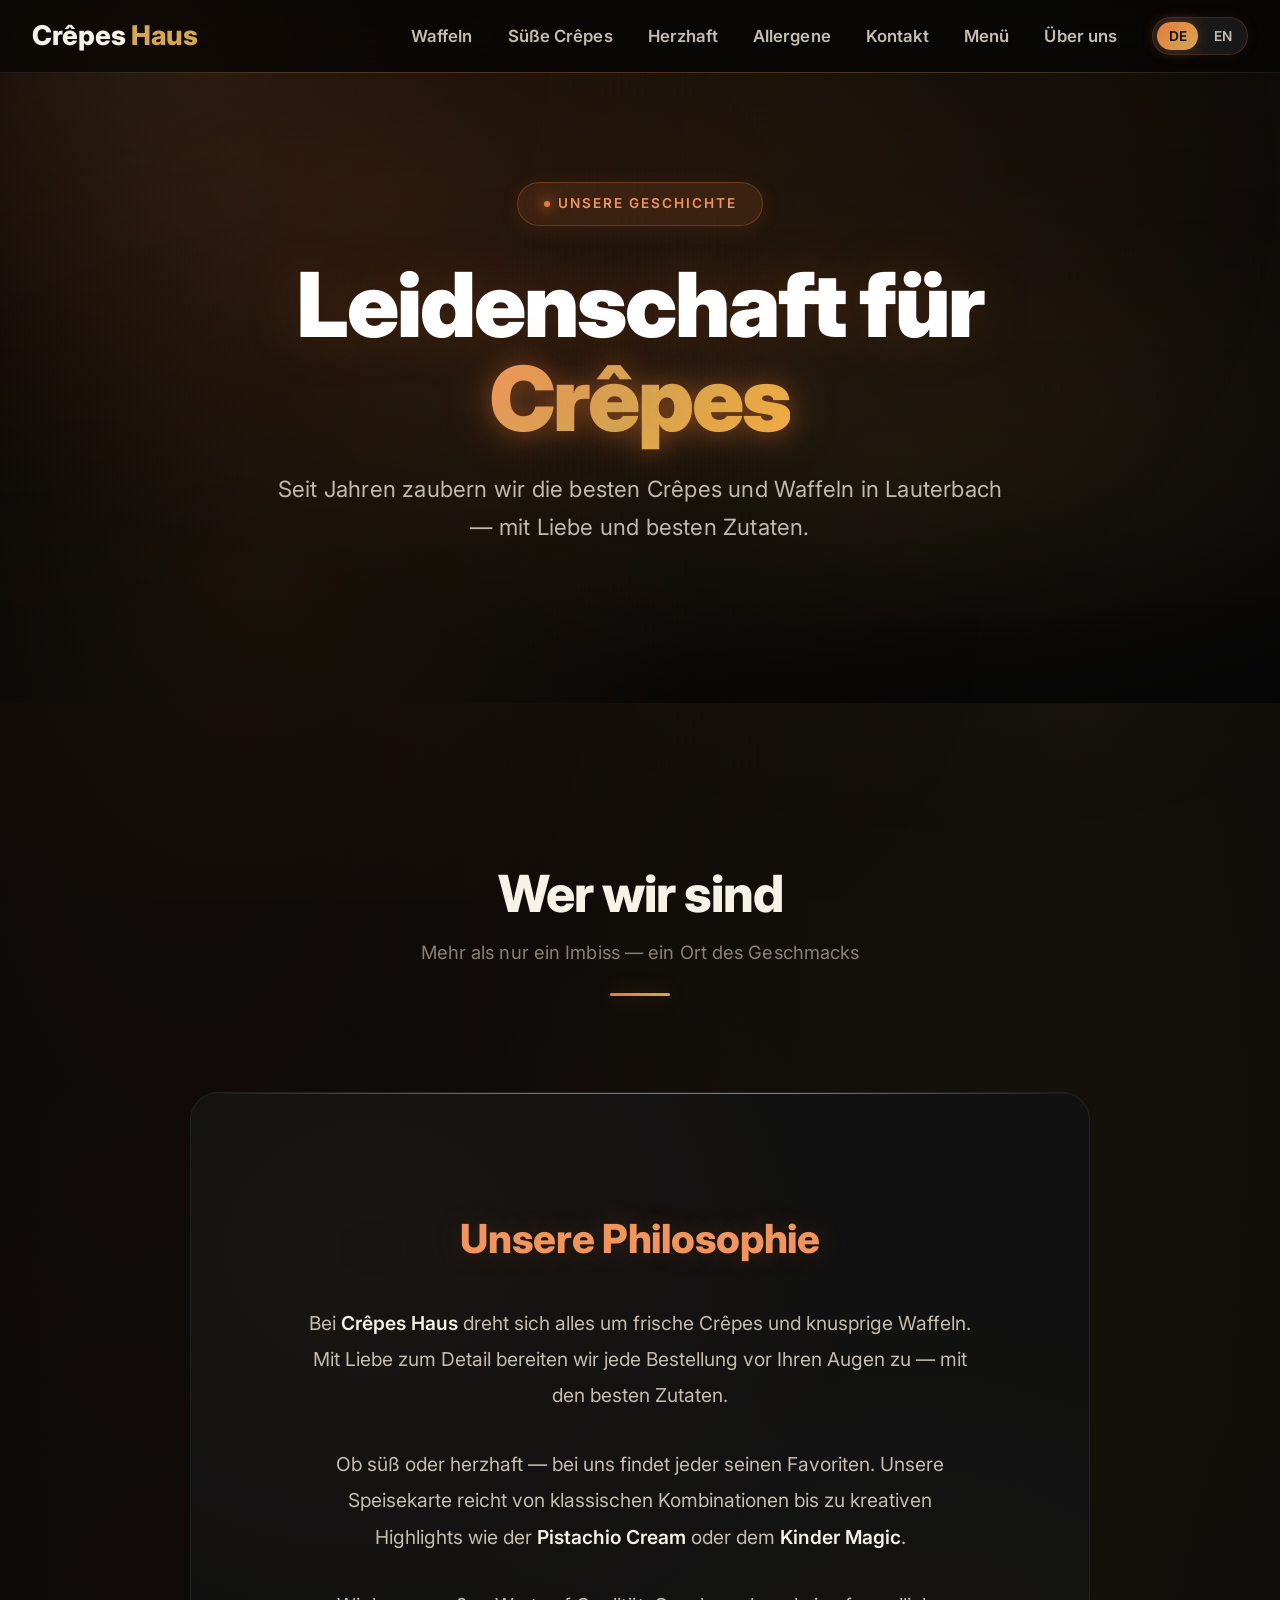
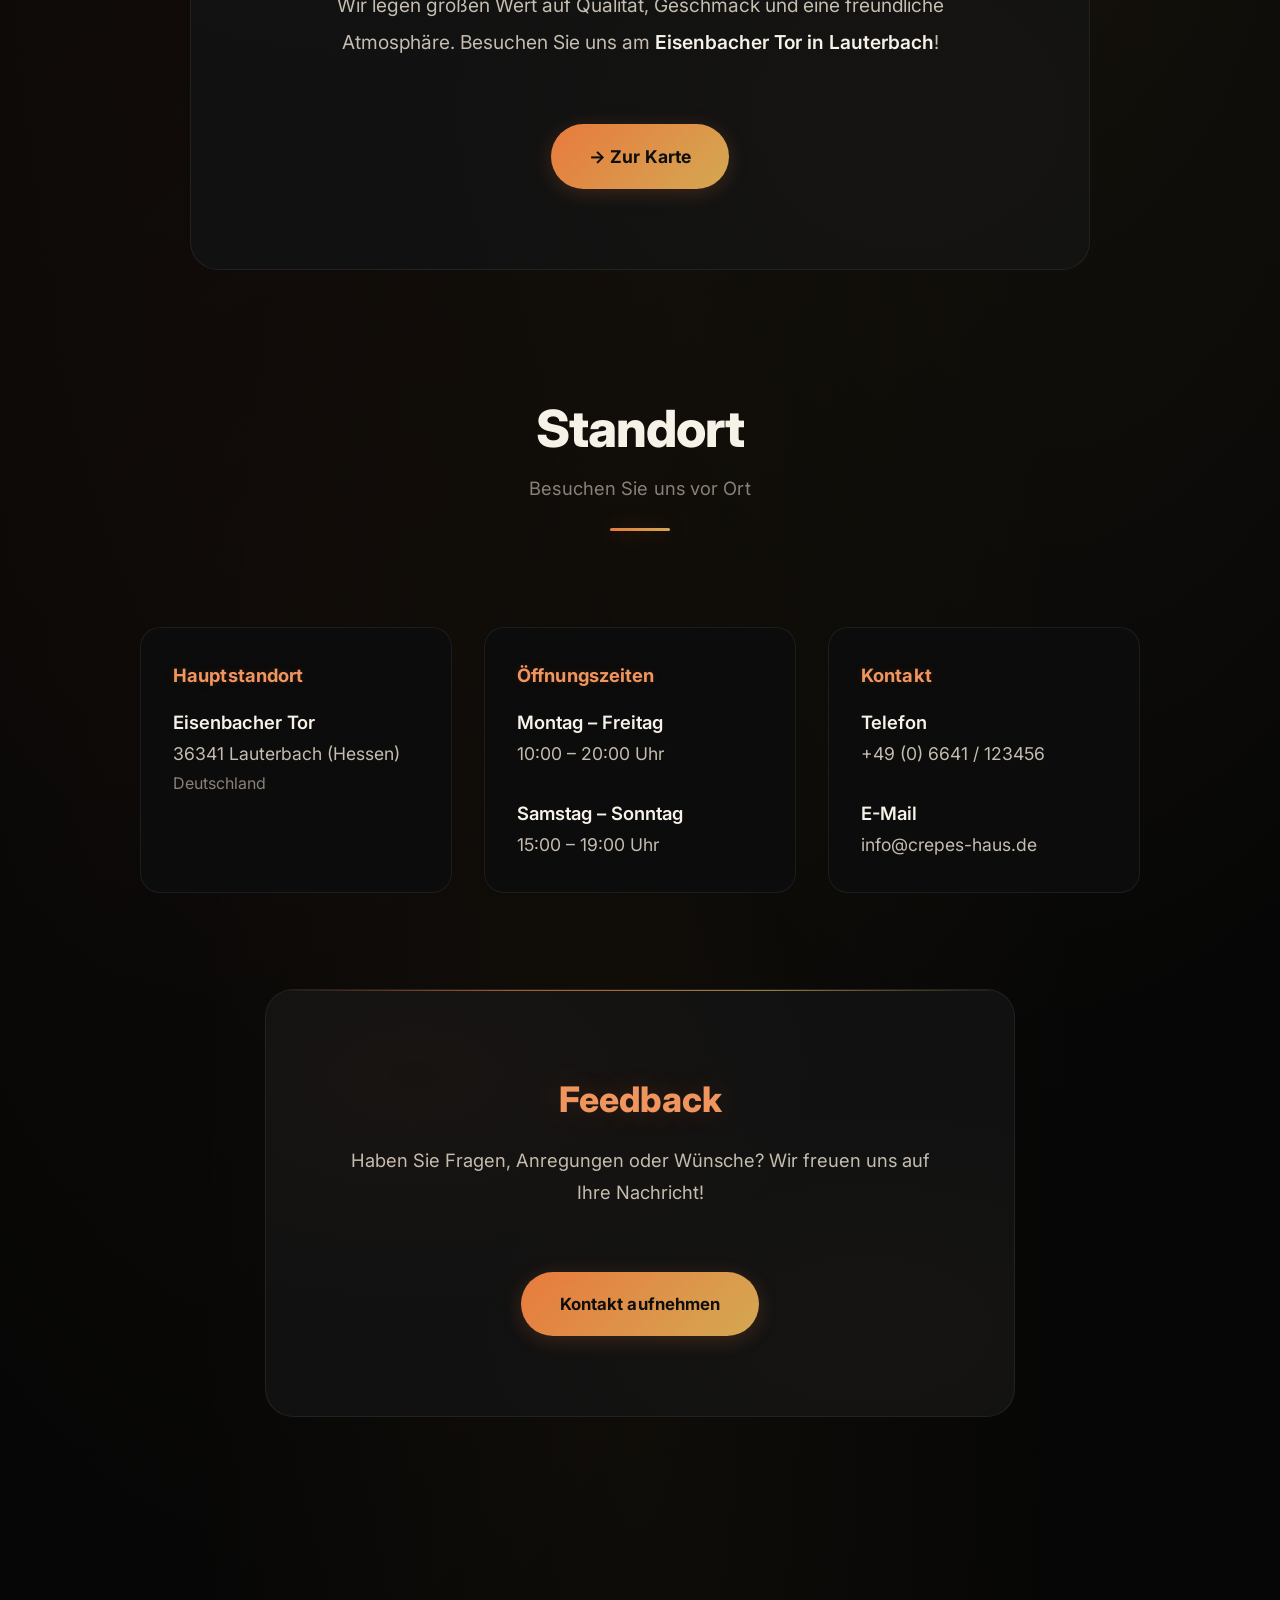
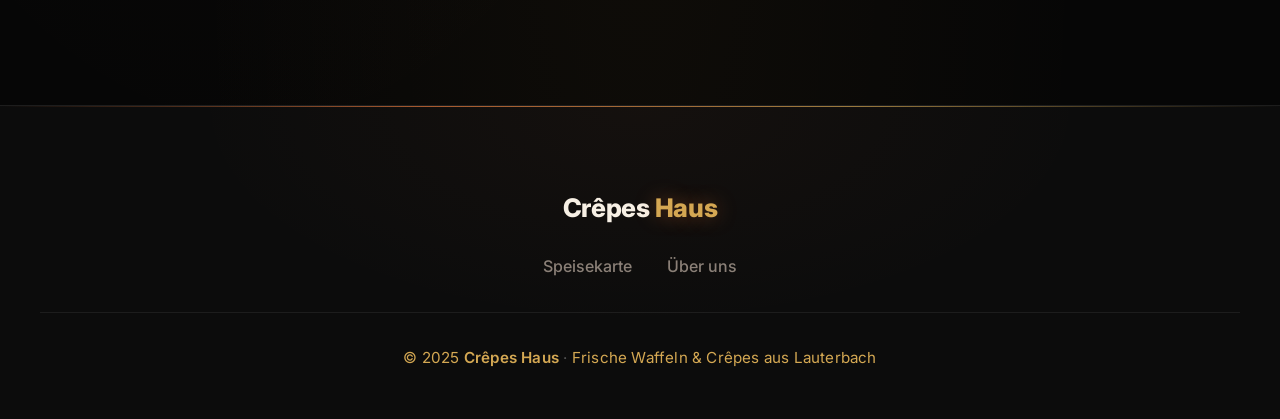
==== about.html @ 82592cec "Add files via upload" ====
<!DOCTYPE html>
<html lang="de">
<head>
  <meta charset="UTF-8">
  <meta name="viewport" content="width=device-width, initial-scale=1.0">
  <title data-i18n="page_title">Über uns · Crêpes Haus</title>
  <link rel="stylesheet" href="styles.css">
</head>
<body>

<div class="ambient-orb" style="top: -300px; left: -200px;"></div>

<!-- ========== NAVBAR ========== -->
<nav class="navbar">
  <div class="navbar-inner">
    <a href="index.html" class="logo">
      Crêpes <span style="color: var(--gold);">Haus</span>
    </a>
    <button class="hamburger" id="hamburger" aria-label="Menu">
      <span></span><span></span><span></span>
    </button>
    <ul class="nav-links" id="navLinks">
      <li><a href="index.html#waffeln" data-i18n="nav_waffeln" onclick="closeNav()">Waffeln</a></li>
      <li><a href="index.html#sweet-crepes" data-i18n="nav_sweet" onclick="closeNav()">Süße Crêpes</a></li>
      <li><a href="index.html#savory-crepes" data-i18n="nav_savory" onclick="closeNav()">Herzhaft</a></li>
      <li><a href="index.html#allergene" data-i18n="nav_allergens" onclick="closeNav()">Allergene</a></li>
      <li><a href="index.html#contact" data-i18n="nav_contact" onclick="closeNav()">Kontakt</a></li>
      <li><a href="index.html" data-i18n="nav_menu" onclick="closeNav()">Menü</a></li>
      <li><a href="about.html" data-i18n="nav_about" onclick="closeNav()">Über uns</a></li>
      <li>
        <div class="lang-switcher" id="langSwitcher">
          <button class="lang-btn active" data-lang-btn="de" data-i18n="lang_de" onclick="I18N.setLang('de')">DE</button>
          <button class="lang-btn" data-lang-btn="en" data-i18n="lang_en" onclick="I18N.setLang('en')">EN</button>
        </div>
      </li>
    </ul>
  </div>
</nav>

<!-- ========== HERO ========== -->
<section class="hero" style="height: 70vh; min-height: 480px;">
  <div class="hero-bg" style="background-image: url('https://images.unsplash.com/photo-1555396273-367ea4eb4db5?q=80&w=1600&auto=format&fit=crop');"></div>
  <div class="hero-overlay"></div>
  <div class="hero-content">
    <span class="hero-badge" data-i18n="about_badge">Unsere Geschichte</span>
    <h1 data-i18n="about_hero_title">Leidenschaft für <span class="gold">Crêpes</span></h1>
    <p class="subtitle" data-i18n="about_hero_sub">
      Seit Jahren zaubern wir die besten Crêpes und Waffeln in Lauterbach —<br>mit Liebe und besten Zutaten.
    </p>
  </div>
</section>

<main class="section">
  <div class="section-header">
    <h2 data-i18n="about_who_title">Wer wir sind</h2>
    <p data-i18n="about_who_sub">Mehr als nur ein Imbiss — ein Ort des Geschmacks</p>
  </div>

  <div class="info-section" style="max-width: 900px;">
    <div class="info-grid" style="grid-template-columns: 1fr; text-align: center;">
      <div class="info-box" style="border: none; background: transparent; box-shadow: none;">
        <h2 style="margin-bottom: 2rem; text-align: center; font-size: 2.5rem;" data-i18n="about_philo_title">Unsere Philosophie</h2>
        <p style="color: var(--text-secondary); font-size: 1.2rem; line-height: 1.9; max-width: 700px; margin: 0 auto 2rem;" data-i18n="about_philo_p1">
          Bei <strong style="color: var(--gold-light);">Crêpes Haus</strong> dreht sich alles um frische, handgemachte Crêpes und knusprige Waffeln — mit Liebe zum Detail und den besten Zutaten, direkt vor Ihren Augen zubereitet.
        </p>
        <p style="color: var(--text-secondary); font-size: 1.2rem; line-height: 1.9; max-width: 700px; margin: 0 auto 2rem;" data-i18n="about_philo_p2">
          Ob süß oder herzhaft — bei uns findet jeder seinen Favoriten. Unsere Speisekarte bietet klassische Kombinationen und kreative Highlights wie <strong style="color: var(--gold-light);">Pistachio Cream</strong> oder <strong style="color: var(--gold-light);">Kinder Magic</strong>.
        </p>
        <p style="color: var(--text-secondary); font-size: 1.2rem; line-height: 1.9; max-width: 700px; margin: 0 auto;" data-i18n="about_philo_p3">
          Wir legen großen Wert auf Qualität, Geschmack und eine freundliche Atmosphäre. Besuchen Sie uns am <strong style="color: var(--gold-light);">Eisenbacher Tor in Lauterbach</strong> und lassen Sie sich verwöhnen!
        </p>
      </div>
    </div>
    <a href="index.html" class="btn" style="margin-top: 2rem; font-size: 1.1rem;" data-i18n="about_back_btn">→ Zur Karte</a>
  </div>

  <div class="section-header" style="margin-top: 6rem;">
    <h2 data-i18n="about_location_title">Standort</h2>
    <p data-i18n="about_location_sub">Besuchen Sie uns vor Ort</p>
  </div>

  <div class="info-grid" style="max-width: 1000px; margin: 0 auto 6rem;">
    <div class="info-box">
      <h3 data-i18n="about_location_name">Hauptstandort</h3>
      <p style="font-size: 1.1rem; line-height: 1.7;">
        <strong style="font-size: 1.15rem;">Eisenbacher Tor</strong><br>
        36341 Lauterbach (Hessen)<br>
        <span style="color: var(--text-muted); font-size: 1rem;">Deutschland</span>
      </p>
    </div>
    <div class="info-box">
      <h3 data-i18n="about_hours_title">Öffnungszeiten</h3>
      <p style="font-size: 1.1rem; line-height: 1.7;">
        <strong style="font-size: 1.15rem;" data-i18n="about_hours_weekdays_label">Montag – Freitag:</strong><br>
        <span data-i18n="about_hours_weekdays_time">10:00 – 20:00</span> Uhr<br><br>
        <strong style="font-size: 1.15rem;" data-i18n="about_hours_weekends_label">Samstag – Sonntag:</strong><br>
        <span data-i18n="about_hours_weekends_time">15:00 – 19:00</span> Uhr
      </p>
    </div>
    <div class="info-box">
      <h3 data-i18n="about_contact_title">Kontakt</h3>
      <p style="font-size: 1.1rem; line-height: 1.7;">
        <strong style="font-size: 1.15rem;" data-i18n="about_phone_label">Telefon:</strong><br>
        +49 (0) 6641 / 123456<br><br>
        <strong style="font-size: 1.15rem;" data-i18n="about_email_label">E-Mail:</strong><br>
        info@crepes-haus.de
      </p>
    </div>
  </div>

  <div class="info-section" style="max-width: 750px;">
    <h2 data-i18n="about_feedback_title">Feedback</h2>
    <p data-i18n="about_feedback_sub">Haben Sie Fragen, Anregungen oder Wünsche?<br>Wir freuen uns auf Ihre Nachricht!</p>
    <a href="#" class="btn" style="margin-top: 1rem;" data-i18n="about_feedback_btn">Kontakt aufnehmen</a>
  </div>
</main>

<footer class="footer">
  <div class="footer-content">
    <a href="index.html" class="logo">Crêpes <span style="color: var(--gold);">Haus</span></a>
    <ul class="footer-links">
      <li><a href="index.html">Speisekarte</a></li>
      <li><a href="about.html">Über uns</a></li>
    </ul>
    <div class="footer-bottom">
      <span data-i18n="footer_since">© 2025</span> <span style="color: var(--gold); font-weight: 600;">Crêpes Haus</span> · <span data-i18n="footer_slogan">Frische Waffeln & Crêpes aus Lauterbach</span>
    </div>
  </div>
</footer>

<script src="data/menu-data.js"></script>
<script src="js/i18n-config.js"></script>
<script src="data/i18n-de.js"></script>
<script src="data/i18n-en.js"></script>
<script src="js/i18n.js"></script>
<script src="js/app.js"></script>
<script>
  window.closeNav = function () {
    document.getElementById('hamburger').classList.remove('active');
    document.getElementById('navLinks').classList.remove('active');
  };
  document.getElementById('hamburger').addEventListener('click', function () {
    this.classList.toggle('active');
    document.getElementById('navLinks').classList.toggle('active');
  });
</script>

</body>
</html>
---- styles.css ----
@import url('https://fonts.googleapis.com/css2?family=Inter:wght@300;400;500;600;700;800;900&display=swap');

:root {
  --gold-light: #f0d89d;
  --gold: #d4a853;
  --gold-dark: #b8923d;
  --gold-muted: rgba(212, 168, 83, 0.15);
  --warm: #e87a3d;
  --warm-light: #f0955e;
  --warm-glow: rgba(232, 122, 61, 0.25);
  --amber: #f5b041;
  --amber-glow: rgba(245, 176, 65, 0.2);
  --bg: #060606;
  --bg-card: #0c0c0c;
  --bg-elevated: #111111;
  --bg-surface: #181818;
  --bg-warm: rgba(232, 122, 61, 0.04);
  --border-subtle: rgba(255, 255, 255, 0.07);
  --border-gold: rgba(212, 168, 83, 0.3);
  --border-warm: rgba(232, 122, 61, 0.2);
  --text-primary: #f7f2e8;
  --text-secondary: #c5bdb0;
  --text-muted: #8a8078;
  --radius-sm: 12px;
  --radius: 20px;
  --radius-lg: 28px;
  --shadow-lg: 0 25px 50px rgba(0, 0, 0, 0.6);
  --shadow-gold: 0 8px 32px rgba(212, 168, 83, 0.15);
  --shadow-warm: 0 8px 40px rgba(232, 122, 61, 0.12);
}

* {
  margin: 0;
  padding: 0;
  box-sizing: border-box;
}

html {
  scroll-behavior: smooth;
  -webkit-font-smoothing: antialiased;
  font-size: 16px;
}

body {
  background: var(--bg);
  background-image:
    radial-gradient(ellipse at 15% 10%, rgba(232, 122, 61, 0.06) 0%, transparent 50%),
    radial-gradient(ellipse at 85% 20%, rgba(212, 168, 83, 0.05) 0%, transparent 50%),
    radial-gradient(ellipse at 50% 80%, rgba(245, 176, 65, 0.04) 0%, transparent 50%),
    radial-gradient(ellipse at 20% 60%, rgba(232, 122, 61, 0.03) 0%, transparent 40%),
    radial-gradient(ellipse at 80% 40%, rgba(212, 168, 83, 0.04) 0%, transparent 40%);
  color: var(--text-primary);
  font-family: 'Inter', -apple-system, BlinkMacSystemFont, system-ui, sans-serif;
  line-height: 1.7;
  overflow-x: hidden;
  font-weight: 400;
  font-size: 1rem;
  position: relative;
}

body::before {
  content: '';
  position: fixed;
  inset: 0;
  background:
    radial-gradient(ellipse at 20% 30%, rgba(232, 122, 61, 0.04) 0%, transparent 40%),
    radial-gradient(ellipse at 75% 60%, rgba(212, 168, 83, 0.04) 0%, transparent 40%);
  pointer-events: none;
  z-index: 0;
  animation: bgPulse 15s ease-in-out infinite alternate;
}

body::after {
  content: '';
  position: fixed;
  inset: 0;
  background:
    radial-gradient(ellipse at 60% 20%, rgba(245, 176, 65, 0.03) 0%, transparent 50%),
    radial-gradient(ellipse at 30% 70%, rgba(232, 122, 61, 0.03) 0%, transparent 50%);
  pointer-events: none;
  z-index: 0;
  animation: bgPulse 20s ease-in-out infinite alternate-reverse;
}

@keyframes bgPulse {
  0% { opacity: 0.5; }
  50% { opacity: 1; }
  100% { opacity: 0.6; }
}

.subtle-noise {
  position: fixed;
  inset: 0;
  pointer-events: none;
  z-index: 0;
  opacity: 0.03;
  background-image: url("data:image/svg+xml,%3Csvg viewBox='0 0 300 300' xmlns='http://www.w3.org/2000/svg'%3E%3Cfilter id='noise'%3E%3CfeTurbulence type='fractalNoise' baseFrequency='0.65' numOctaves='3' stitchTiles='stitch'/%3E%3C/filter%3E%3Crect width='100%25' height='100%25' filter='url(%23noise)'/%3E%3C/svg%3E");
  background-repeat: repeat;
  background-size: 200px 200px;
}

::selection {
  background: var(--gold);
  color: #0d0d0d;
}

a {
  color: inherit;
  text-decoration: none;
}

/* ===================== AMBIENT ===================== */
.ambient-orb {
  position: fixed;
  width: 700px;
  height: 700px;
  border-radius: 50%;
  background: radial-gradient(circle, rgba(212, 168, 83, 0.12) 0%, rgba(232, 122, 61, 0.06) 40%, transparent 70%);
  pointer-events: none;
  z-index: 0;
  top: -200px;
  right: -200px;
  animation: orbFloat 20s ease-in-out infinite;
  filter: blur(60px);
}

.ambient-orb:nth-child(2) {
  top: auto;
  bottom: -300px;
  left: -200px;
  right: auto;
  background: radial-gradient(circle, rgba(245, 176, 65, 0.1) 0%, rgba(212, 168, 83, 0.05) 40%, transparent 70%);
  animation: orbFloat2 25s ease-in-out infinite;
  width: 600px;
  height: 600px;
}

@keyframes orbFloat {
  0%, 100% { transform: translate(0, 0) scale(1) rotate(0deg); }
  25% { transform: translate(-60px, 40px) scale(1.15) rotate(5deg); }
  50% { transform: translate(30px, -20px) scale(0.9) rotate(-3deg); }
  75% { transform: translate(-20px, 60px) scale(1.1) rotate(2deg); }
}

@keyframes orbFloat2 {
  0%, 100% { transform: translate(0, 0) scale(1) rotate(0deg); }
  33% { transform: translate(50px, -40px) scale(1.2) rotate(-5deg); }
  66% { transform: translate(-30px, 30px) scale(0.85) rotate(3deg); }
}

body::before {
  content: '';
  position: fixed;
  inset: 0;
  background:
    radial-gradient(ellipse at 20% 30%, rgba(232, 122, 61, 0.04) 0%, transparent 40%),
    radial-gradient(ellipse at 75% 60%, rgba(212, 168, 83, 0.04) 0%, transparent 40%);
  pointer-events: none;
  z-index: 0;
  animation: bgPulse 15s ease-in-out infinite alternate;
}

body::after {
  content: '';
  position: fixed;
  inset: 0;
  background:
    radial-gradient(ellipse at 60% 20%, rgba(245, 176, 65, 0.03) 0%, transparent 50%),
    radial-gradient(ellipse at 30% 70%, rgba(232, 122, 61, 0.03) 0%, transparent 50%);
  pointer-events: none;
  z-index: 0;
  animation: bgPulse 20s ease-in-out infinite alternate-reverse;
}

@keyframes bgPulse {
  0% { opacity: 0.5; }
  50% { opacity: 1; }
  100% { opacity: 0.6; }
}

/* ===================== NAVBAR ===================== */
.navbar {
  position: sticky;
  top: 0;
  z-index: 100;
  background: rgba(6, 6, 6, 0.75);
  backdrop-filter: blur(24px) saturate(180%);
  -webkit-backdrop-filter: blur(24px) saturate(180%);
  border-bottom: 1px solid var(--border-subtle);
  padding: 0 2rem;
  transition: all 0.3s;
}

.navbar::after {
  content: '';
  position: absolute;
  bottom: -1px;
  left: 0;
  right: 0;
  height: 1px;
  background: linear-gradient(90deg,
    transparent 0%,
    rgba(212, 168, 83, 0.3) 20%,
    rgba(232, 122, 61, 0.4) 50%,
    rgba(212, 168, 83, 0.3) 80%,
    transparent 100%
  );
  opacity: 0.7;
}

.navbar-inner {
  max-width: 1300px;
  margin: 0 auto;
  display: flex;
  justify-content: space-between;
  align-items: center;
  height: 72px;
  gap: 1.5rem;
}

.navbar .logo {
  font-size: 1.7rem;
  font-weight: 800;
  color: var(--text-primary);
  letter-spacing: -0.3px;
  transition: color 0.3s;
}

.navbar .logo:hover {
  color: var(--gold);
}

.logo-icon {
  font-size: 2rem;
  filter: drop-shadow(0 0 12px rgba(212, 168, 83, 0.4));
}


.nav-links {
  display: flex;
  gap: 2.2rem;
  list-style: none;
  align-items: center;
  flex-wrap: wrap;
}

.nav-links a {
  color: var(--text-secondary);
  font-weight: 600;
  font-size: 1.05rem;
  transition: color 0.3s;
  position: relative;
  padding: 0.5rem 0;
  letter-spacing: 0.1px;
  display: inline-flex;
  align-items: center;
  gap: 0.5rem;
}

.nav-links a .icon-wrap {
  width: 2.2rem;
  height: 2.2rem;
  flex-shrink: 0;
}

.nav-links a .icon-wrap svg {
  width: 100%;
  height: 100%;
  display: block;
  filter: drop-shadow(0 2px 4px rgba(0, 0, 0, 0.3));
}

.nav-links a::after {
  content: '';
  position: absolute;
  bottom: -2px;
  left: 0;
  width: 0;
  height: 1.5px;
  background: var(--gold);
  transition: width 0.35s cubic-bezier(0.25, 0.46, 0.45, 0.94);
}

.nav-links a:hover {
  color: var(--gold-light);
}

.nav-links a:hover::after {
  width: 100%;
}

.nav-links .btn-reserve {
  background: var(--gold);
  color: #0d0d0d;
  padding: 0.7rem 1.6rem;
  border-radius: 100px;
  font-weight: 700;
  font-size: 0.95rem;
  transition: all 0.3s;
  letter-spacing: 0.2px;
  box-shadow: 0 4px 20px rgba(212, 168, 83, 0.2);
}

.nav-links .btn-reserve:hover {
  background: var(--gold-light);
  transform: translateY(-2px);
  box-shadow: 0 8px 30px rgba(212, 168, 83, 0.4);
}

.nav-links .btn-reserve::after {
  display: none;
}

.hamburger {
  display: none;
  background: none;
  border: none;
  cursor: pointer;
  flex-direction: column;
  gap: 6px;
  padding: 8px;
  z-index: 200;
  border-radius: 8px;
  transition: background 0.2s;
}

.hamburger:hover {
  background: rgba(255, 255, 255, 0.05);
}

.hamburger span {
  display: block;
  width: 24px;
  height: 2px;
  background: var(--text-primary);
  border-radius: 2px;
  transition: 0.35s cubic-bezier(0.4, 0, 0.2, 1);
  transform-origin: center;
}

.hamburger.active span:nth-child(1) {
  transform: rotate(45deg) translate(5px, 6px);
  background: var(--gold);
}

.hamburger.active span:nth-child(2) {
  opacity: 0;
  transform: scaleX(0);
}

.hamburger.active span:nth-child(3) {
  transform: rotate(-45deg) translate(5px, -6px);
  background: var(--gold);
}

.lang-switcher {
  display: flex;
  gap: 0.3rem;
  align-items: center;
  background: var(--bg-surface);
  border: 1px solid var(--border-warm);
  border-radius: 999px;
  padding: 0.25rem;
  box-shadow: 0 0 15px rgba(232, 122, 61, 0.08);
}

.lang-btn {
  border: none;
  background: transparent;
  color: var(--text-secondary);
  padding: 0.35rem 0.7rem;
  border-radius: 999px;
  cursor: pointer;
  font-weight: 600;
  font-size: 0.85rem;
  font-family: inherit;
  transition: all 0.3s;
}

.lang-btn.active {
  background: linear-gradient(135deg, var(--warm), var(--gold));
  color: #0d0d0d;
  box-shadow: 0 0 15px rgba(232, 122, 61, 0.3);
}

.lang-btn:hover:not(.active) {
  color: var(--warm-light);
  text-shadow: 0 0 8px rgba(232, 122, 61, 0.3);
}

/* ===================== HERO ===================== */
.hero {
  position: relative;
  height: 100vh;
  min-height: 600px;
  max-height: 900px;
  display: flex;
  align-items: center;
  justify-content: center;
  overflow: hidden;
}

.hero-bg {
  position: absolute;
  inset: -20px;
  background-image: url('https://images.unsplash.com/photo-1519676867240-f03562e64548?q=80&w=1920');
  background-size: cover;
  background-position: center;
  animation: slowZoom 30s ease-in-out infinite alternate;
  will-change: transform;
}

@keyframes slowZoom {
  0% { transform: scale(1.05); }
  100% { transform: scale(1.2); }
}

.hero-overlay {
  position: absolute;
  inset: 0;
  background:
    radial-gradient(ellipse at 30% 20%, rgba(232, 122, 61, 0.12) 0%, transparent 50%),
    radial-gradient(ellipse at 70% 60%, rgba(212, 168, 83, 0.08) 0%, transparent 50%),
    linear-gradient(to bottom,
      rgba(6, 6, 6, 0.3) 0%,
      rgba(6, 6, 6, 0.7) 50%,
      rgba(6, 6, 6, 0.95) 85%,
      rgba(6, 6, 6, 1) 100%
    );
}

.hero-overlay::before {
  content: '';
  position: absolute;
  inset: 0;
  background:
    radial-gradient(circle at 20% 80%, rgba(245, 176, 65, 0.06) 0%, transparent 40%),
    radial-gradient(circle at 80% 20%, rgba(232, 122, 61, 0.05) 0%, transparent 40%);
  animation: heroGlow 8s ease-in-out infinite alternate;
}

@keyframes heroGlow {
  0% { opacity: 0.5; }
  100% { opacity: 1; }
}

.hero-content {
  position: relative;
  z-index: 2;
  text-align: center;
  padding: 2rem;
  max-width: 800px;
  animation: fadeInUp 1s cubic-bezier(0.16, 1, 0.3, 1) 0.2s both;
}

@keyframes fadeInUp {
  from {
    opacity: 0;
    transform: translateY(40px);
  }
  to {
    opacity: 1;
    transform: translateY(0);
  }
}

.hero-badge {
  display: inline-flex;
  align-items: center;
  gap: 0.5rem;
  background: rgba(232, 122, 61, 0.12);
  border: 1px solid rgba(232, 122, 61, 0.3);
  backdrop-filter: blur(10px);
  padding: 0.6rem 1.6rem;
  border-radius: 100px;
  font-size: 0.85rem;
  color: var(--warm-light);
  letter-spacing: 2px;
  text-transform: uppercase;
  font-weight: 600;
  margin-bottom: 2rem;
  box-shadow: 0 4px 20px rgba(232, 122, 61, 0.1);
}

.hero-badge::before {
  content: '';
  width: 6px;
  height: 6px;
  background: var(--warm);
  border-radius: 50%;
  box-shadow: 0 0 12px var(--warm), 0 0 20px var(--warm);
  animation: pulse 2s ease-in-out infinite;
}

@keyframes pulse {
  0%, 100% { opacity: 1; box-shadow: 0 0 12px var(--gold); }
  50% { opacity: 0.6; box-shadow: 0 0 20px var(--gold); }
}

.hero h1 {
  font-size: clamp(3.2rem, 7vw, 6.5rem);
  font-weight: 900;
  line-height: 1.05;
  letter-spacing: -2px;
  margin-bottom: 1.5rem;
  color: #fff;
  text-shadow: 0 0 60px rgba(232, 122, 61, 0.2);
}

.hero h1 .gold {
  background: linear-gradient(135deg, var(--warm-light) 0%, var(--gold) 50%, var(--amber) 100%);
  -webkit-background-clip: text;
  background-clip: text;
  -webkit-text-fill-color: transparent;
  filter: drop-shadow(0 2px 12px rgba(232, 122, 61, 0.4));
}

.hero .subtitle {
  font-size: clamp(1.1rem, 2.2vw, 1.4rem);
  color: rgba(247, 242, 232, 0.75);
  margin-bottom: 3rem;
  font-weight: 400;
  letter-spacing: 0.2px;
  line-height: 1.7;
}

.btn {
  display: inline-flex;
  align-items: center;
  gap: 0.5rem;
  background: linear-gradient(135deg, var(--warm) 0%, var(--gold) 100%);
  color: #0d0d0d;
  border: none;
  padding: 1.1rem 2.4rem;
  border-radius: 100px;
  font-size: 1.05rem;
  font-weight: 700;
  cursor: pointer;
  transition: all 0.35s cubic-bezier(0.25, 0.46, 0.45, 0.94);
  letter-spacing: 0.1px;
  font-family: inherit;
  box-shadow: 0 4px 20px rgba(232, 122, 61, 0.2);
}

.btn:hover {
  background: linear-gradient(135deg, var(--warm-light) 0%, var(--gold-light) 100%);
  transform: translateY(-3px);
  box-shadow: 0 15px 40px rgba(232, 122, 61, 0.4), 0 0 60px rgba(212, 168, 83, 0.2);
}

.btn-outline {
  background: rgba(255, 255, 255, 0.03);
  border: 1.5px solid rgba(255, 255, 255, 0.2);
  color: var(--text-primary);
  backdrop-filter: blur(10px);
}

.btn-outline:hover {
  background: rgba(232, 122, 61, 0.1);
  border-color: var(--warm);
  box-shadow: 0 15px 40px rgba(232, 122, 61, 0.2);
  color: var(--warm-light);
}

/* ===================== SECTIONS ===================== */
.section {
  max-width: 1300px;
  margin: 0 auto;
  padding: 10rem 2.5rem;
  position: relative;
  z-index: 1;
}

.section-header {
  text-align: center;
  margin-bottom: 6rem;
  animation: fadeInUp 0.8s cubic-bezier(0.16, 1, 0.3, 1);
  position: relative;
}

.section-header::after {
  content: '';
  display: block;
  width: 60px;
  height: 3px;
  background: linear-gradient(90deg, var(--warm), var(--gold));
  margin: 1.5rem auto 0;
  border-radius: 2px;
  box-shadow: 0 0 20px rgba(232, 122, 61, 0.3);
}

.section-header h2 {
  font-size: clamp(2.2rem, 4.5vw, 3.2rem);
  font-weight: 800;
  color: var(--text-primary);
  margin-bottom: 0.8rem;
  letter-spacing: -1px;
  line-height: 1.2;
}
  display: inline-flex;
  align-items: center;
  justify-content: center;
  vertical-align: middle;
  flex-shrink: 0;
  width: 1.4em;
  height: 1.4em;
  color: inherit;
  filter: drop-shadow(0 1px 2px rgba(0, 0, 0, 0.25));
}

.icon-wrap svg {
  width: 100%;
  height: 100%;
  display: block;
  stroke-linecap: round;
  stroke-linejoin: round;
}

.navbar .logo .icon-wrap {
  width: 2.2rem;
  height: 2.2rem;
  color: var(--gold-light);
  filter: drop-shadow(0 0 8px rgba(212, 168, 83, 0.5)) drop-shadow(0 1px 2px rgba(0,0,0,0.3));
}

.section-header .icon-wrap {
  width: 1.8rem;
  height: 1.8rem;
  color: var(--gold-light);
}

.menu-category-title .icon-wrap {
  width: 1.6rem;
  height: 1.6rem;
  color: var(--gold-light);
  filter: drop-shadow(0 2px 3px rgba(212, 168, 83, 0.35)) drop-shadow(0 1px 2px rgba(0,0,0,0.3));
}

.info-box h3 .icon-wrap {
  width: 1.3rem;
  height: 1.3rem;
  color: var(--gold-light);
}

.btn .icon-wrap {
  width: 1.1rem;
  height: 1.1rem;
  margin: 0;
  color: inherit;
  filter: drop-shadow(0 1px 2px rgba(0,0,0,0.2));
}

.hero-content .icon-wrap {
  width: 1.8rem;
  height: 1.8rem;
  color: var(--gold-light);
  filter: drop-shadow(0 0 10px rgba(212, 168, 83, 0.5)) drop-shadow(0 2px 4px rgba(0,0,0,0.3));
}

.admin-header-row .icon-wrap {
  width: 1.5rem;
  height: 1.5rem;
  color: var(--gold);
  filter: drop-shadow(0 2px 3px rgba(212, 168, 83, 0.3));
}

.login-box h2 .icon-wrap {
  width: 1.6rem;
  height: 1.6rem;
  color: var(--gold-light);
}

.cta-section .icon-wrap {
  width: 1.5rem;
  height: 1.5rem;
}

.footer .logo .icon-wrap {
  width: 1.6rem;
  height: 1.6rem;
  color: var(--gold);
  filter: drop-shadow(0 0 8px rgba(212, 168, 83, 0.4));
}

.icon-wrap svg {
  width: 100%;
  height: 100%;
  display: block;
  stroke-linecap: round;
  stroke-linejoin: round;
}

.navbar .logo .icon-wrap {
  width: 1.5em;
  height: 1.5em;
  color: var(--gold-light);
}

.menu-category-title .icon-wrap {
  width: 1.4em;
  height: 1.4em;
  color: var(--gold-light);
}

.section-header .icon-wrap {
  width: 1.5em;
  height: 1.5em;
  color: var(--gold-light);
}

.section-header .icon {
  font-size: 1rem;
  filter: none;
}

.info-box h3 .icon-wrap {
  width: 1.2em;
  height: 1.2em;
  color: var(--gold-light);
}

.btn .icon-wrap {
  width: 1em;
  height: 1em;
  margin: 0;
  color: inherit;
}

.hero-content .icon-wrap {
  width: 1.4em;
  height: 1.4em;
  color: var(--gold-light);
  filter: drop-shadow(0 2px 4px rgba(212, 168, 83, 0.3));
}

.admin-header-row .icon-wrap {
  width: 1.3em;
  height: 1.3em;
  color: var(--gold);
}

.login-box h2 .icon-wrap {
  width: 1.3em;
  height: 1.3em;
  color: var(--gold-light);
}

.cta-section .icon-wrap {
  width: 1.3em;
  height: 1.3em;
}

.footer .logo .icon-wrap {
  width: 1.4em;
  height: 1.4em;
  color: var(--gold);
}

.icon-wrap svg {
  width: 100%;
  height: 100%;
  display: block;
}

.navbar .icon-wrap {
  width: 1.1em;
  height: 1.1em;
}

.menu-category-title .icon-wrap,
.section-header .icon-wrap {
  width: 1.4em;
  height: 1.4em;
}

.info-box h3 .icon-wrap {
  width: 1.2em;
  height: 1.2em;
}

.btn .icon-wrap {
  width: 1em;
  height: 1em;
  margin: 0;
}

.hero-content .icon-wrap {
  width: 1.5em;
  height: 1.5em;
  vertical-align: middle;
}

.admin-header-row .icon-wrap {
  width: 1.3em;
  height: 1.3em;
}

.section-header .icon {
  font-size: 2.4rem;
  filter: drop-shadow(0 4px 8px rgba(0, 0, 0, 0.3));
  display: inline-flex;
  align-items: center;
}

.section-header p {
  color: var(--text-muted);
  font-size: 1.15rem;
  font-weight: 400;
  letter-spacing: 0.1px;
}

/* ===================== MENU ===================== */
.menu-category {
  margin-bottom: 7rem;
  animation: fadeInUp 0.8s cubic-bezier(0.16, 1, 0.3, 1) 0.1s both;
}

.menu-category-title {
  font-size: 2rem;
  font-weight: 700;
  color: var(--warm-light);
  margin-bottom: 2.5rem;
  padding-bottom: 1.2rem;
  border-bottom: 1px solid var(--border-subtle);
  display: flex;
  align-items: center;
  gap: 0.6rem;
  letter-spacing: 0.2px;
  text-shadow: 0 0 20px rgba(232, 122, 61, 0.2);
}

.menu-grid {
  display: grid;
  grid-template-columns: repeat(auto-fill, minmax(320px, 1fr));
  gap: 2rem;
}

.card {
  background: var(--bg-card);
  border: 1px solid var(--border-subtle);
  border-radius: var(--radius);
  padding: 2.2rem;
  transition: all 0.4s cubic-bezier(0.25, 0.46, 0.45, 0.94);
  position: relative;
  overflow: hidden;
  cursor: default;
}

.card::before {
  content: '';
  position: absolute;
  inset: 0;
  background: radial-gradient(ellipse at top right, rgba(212, 168, 83, 0.08) 0%, rgba(232, 122, 61, 0.04) 40%, transparent 70%);
  opacity: 0;
  transition: opacity 0.4s;
}

.card::after {
  content: '';
  position: absolute;
  top: 0;
  left: 0;
  right: 0;
  height: 2px;
  background: linear-gradient(90deg, transparent, var(--warm), var(--gold), transparent);
  opacity: 0;
  transition: opacity 0.4s;
}

.card:hover {
  transform: translateY(-6px);
  background: var(--bg-elevated);
  border-color: var(--border-warm);
  box-shadow: var(--shadow-warm), var(--shadow-gold), 0 20px 40px rgba(0, 0, 0, 0.4);
}

.card:hover::before {
  opacity: 1;
}

.card:hover::after {
  opacity: 1;
}

.card-header {
  display: flex;
  justify-content: space-between;
  align-items: baseline;
  gap: 1rem;
  margin-bottom: 1rem;
}

.card h3 {
  font-size: 1.25rem;
  font-weight: 700;
  color: var(--text-primary);
  letter-spacing: 0.1px;
  line-height: 1.3;
}

.card .num {
  color: var(--gold);
  font-weight: 700;
  font-size: 0.85rem;
  opacity: 0.7;
  font-variant-numeric: tabular-nums;
  white-space: nowrap;
  letter-spacing: 0.5px;
}

.card .desc {
  color: var(--text-muted);
  font-size: 1rem;
  line-height: 1.7;
  margin-bottom: 1.5rem;
  font-weight: 400;
}

.card .price {
  display: inline-flex;
  align-items: center;
  gap: 0.3rem;
  color: var(--warm-light);
  font-weight: 800;
  font-size: 1.6rem;
  letter-spacing: -0.5px;
  text-shadow: 0 0 20px rgba(232, 122, 61, 0.3);
}

.card .price::before {
  content: '€';
  font-size: 0.9rem;
  opacity: 0.5;
  font-weight: 600;
  position: relative;
  top: -0.6em;
  margin-right: 0.1rem;
}

.card .allergen {
  font-size: 0.8rem;
  color: #666;
  margin-top: 0.8rem;
  font-family: 'SF Mono', 'Fira Code', monospace;
  letter-spacing: 0.5px;
  text-transform: uppercase;
  display: flex;
  flex-wrap: wrap;
  gap: 0.3rem;
}

.card .allergen span {
  background: rgba(232, 122, 61, 0.08);
  padding: 0.2rem 0.5rem;
  border-radius: 4px;
  border: 1px solid rgba(232, 122, 61, 0.15);
  color: var(--warm-light);
  transition: all 0.2s;
}

.card:hover .allergen span {
  background: rgba(232, 122, 61, 0.12);
  border-color: rgba(232, 122, 61, 0.3);
}

/* ===================== DIVIDER ===================== */
.section-divider {
  max-width: 1200px;
  margin: 0 auto;
  padding: 0 2rem;
}

.section-divider .line {
  height: 1px;
  background: linear-gradient(90deg, transparent, var(--border-subtle) 20%, var(--warm) 50%, var(--border-subtle) 80%, transparent);
  opacity: 0.6;
  box-shadow: 0 0 10px rgba(232, 122, 61, 0.2);
}

/* ===================== INFO SECTION ===================== */
.info-section {
  background: var(--bg-elevated);
  border: 1px solid var(--border-subtle);
  border-radius: var(--radius-lg);
  padding: 5rem;
  margin: 0 auto 8rem;
  max-width: 1200px;
  text-align: center;
  position: relative;
  overflow: hidden;
}

.info-section::before {
  content: '';
  position: absolute;
  top: 0;
  left: 0;
  right: 0;
  height: 1px;
  background: linear-gradient(90deg, transparent, var(--warm), var(--gold), transparent);
  opacity: 0.7;
}

.info-section::after {
  content: '';
  position: absolute;
  inset: 0;
  background:
    radial-gradient(ellipse at 20% 20%, rgba(232, 122, 61, 0.03) 0%, transparent 50%),
    radial-gradient(ellipse at 80% 80%, rgba(212, 168, 83, 0.02) 0%, transparent 50%);
  pointer-events: none;
}

.info-section h2 {
  font-size: 2.2rem;
  font-weight: 800;
  color: var(--warm-light);
  margin-bottom: 1rem;
  display: flex;
  align-items: center;
  justify-content: center;
  gap: 0.6rem;
  letter-spacing: -0.3px;
  text-shadow: 0 0 30px rgba(232, 122, 61, 0.2);
}

.info-section > p {
  color: var(--text-secondary);
  font-size: 1.15rem;
  max-width: 600px;
  margin: 0 auto 3rem;
  line-height: 1.7;
  font-weight: 400;
}

.info-grid {
  display: grid;
  grid-template-columns: repeat(auto-fit, minmax(250px, 1fr));
  gap: 2rem;
  text-align: left;
  position: relative;
  z-index: 1;
}

.info-box {
  background: var(--bg-card);
  border: 1px solid var(--border-subtle);
  border-radius: var(--radius);
  padding: 2rem;
  position: relative;
  overflow: hidden;
  transition: all 0.3s;
}

.info-box::before {
  content: '';
  position: absolute;
  top: 0;
  left: 0;
  right: 0;
  height: 3px;
  background: linear-gradient(90deg, var(--warm), var(--gold), transparent);
  opacity: 0;
  transition: opacity 0.3s;
}

.info-box:hover::before {
  opacity: 1;
}

.info-box:hover {
  border-color: var(--border-warm);
  box-shadow: 0 8px 30px rgba(232, 122, 61, 0.1);
  transform: translateY(-2px);
}

.info-box h3 {
  font-size: 1.15rem;
  font-weight: 700;
  color: var(--warm-light);
  margin-bottom: 1rem;
  letter-spacing: 0.1px;
  text-shadow: 0 0 10px rgba(232, 122, 61, 0.15);
}

.info-box p {
  color: var(--text-secondary);
  font-size: 1.05rem;
  line-height: 1.7;
  margin: 0;
}

.info-box strong {
  color: var(--text-primary);
  font-weight: 600;
}


/* ===================== CTA ===================== */
.cta-section {
  max-width: 1000px;
  margin: 0 auto 10rem;
  text-align: center;
  padding: 6rem 3rem;
  background:
    linear-gradient(135deg, rgba(232, 122, 61, 0.1) 0%, rgba(212, 168, 83, 0.05) 50%, rgba(245, 176, 65, 0.08) 100%);
  border: 1px solid var(--border-warm);
  border-radius: var(--radius-lg);
  position: relative;
  overflow: hidden;
  box-shadow: 0 0 60px rgba(232, 122, 61, 0.08);
}

.cta-section::before {
  content: '';
  position: absolute;
  inset: 0;
  background: radial-gradient(ellipse at center, rgba(232, 122, 61, 0.06) 0%, transparent 60%);
  animation: ctaPulse 4s ease-in-out infinite alternate;
}

@keyframes ctaPulse {
  0% { opacity: 0.5; transform: scale(1); }
  100% { opacity: 1; transform: scale(1.05); }
}

/* ===================== CTA ===================== */
.cta-section::before {
  content: '';
  position: absolute;
  top: -50%;
  right: -50%;
  width: 100%;
  height: 100%;
  background: radial-gradient(circle, rgba(212, 168, 83, 0.1) 0%, transparent 70%);
  animation: ctaGlow 8s ease-in-out infinite alternate;
}

@keyframes ctaGlow {
  from { transform: translate(0, 0) scale(1); opacity: 0.5; }
  to { transform: translate(-20px, 20px) scale(1.2); opacity: 0.8; }
}

.cta-section h2 {
  font-size: 2.8rem;
  font-weight: 800;
  color: var(--text-primary);
  margin-bottom: 1rem;
  position: relative;
  letter-spacing: -0.5px;
}

.cta-section p {
  color: var(--text-secondary);
  font-size: 1.2rem;
  margin-bottom: 2rem;
  position: relative;
}

/* ===================== FOOTER ===================== */
.footer {
  background: var(--bg-card);
  border-top: 1px solid var(--border-subtle);
  padding: 5rem 2rem 3rem;
  text-align: center;
  position: relative;
  overflow: hidden;
}

.footer::before {
  content: '';
  position: absolute;
  top: 0;
  left: 0;
  right: 0;
  height: 1px;
  background: linear-gradient(90deg, transparent, var(--warm), var(--gold), transparent);
  opacity: 0.7;
}

.footer::after {
  content: '';
  position: absolute;
  inset: 0;
  background: radial-gradient(ellipse at 50% 0%, rgba(232, 122, 61, 0.04) 0%, transparent 50%);
  pointer-events: none;
}

.footer-content {
  max-width: 1200px;
  margin: 0 auto;
}

.footer .logo {
  font-size: 1.6rem;
  font-weight: 800;
  color: var(--text-primary);
  margin-bottom: 1.5rem;
  display: inline-block;
  letter-spacing: -0.3px;
}

.footer .logo span {
  color: var(--warm-light);
  text-shadow: 0 0 20px rgba(232, 122, 61, 0.4);
}

.footer-links {
  display: flex;
  gap: 2.2rem;
  justify-content: center;
  flex-wrap: wrap;
  list-style: none;
  margin-bottom: 2rem;
}

.footer-links a {
  color: var(--text-muted);
  font-size: 1rem;
  transition: color 0.3s;
  font-weight: 500;
}

.footer-links a:hover {
  color: var(--warm-light);
  text-shadow: 0 0 10px rgba(232, 122, 61, 0.3);
}

.footer-bottom {
  color: #555;
  font-size: 0.95rem;
  padding-top: 2rem;
  border-top: 1px solid var(--border-subtle);
  letter-spacing: 0.2px;
}

.footer-bottom span {
  color: var(--gold);
}

/* ===================== RESPONSIVE ===================== */
@media (max-width: 1024px) {
  .info-section {
    padding: 3rem 2rem;
  }
  .section {
    padding: 6rem 2rem;
  }
  .menu-grid {
    grid-template-columns: 1fr;
  }
}

@media (max-width: 900px) {
  .hamburger {
    display: flex;
  }
  .nav-links {
    position: fixed;
    top: 0;
    right: -100%;
    width: 80%;
    max-width: 360px;
    height: 100vh;
    background: var(--bg-elevated);
    flex-direction: column;
    padding: 7rem 2.5rem 3rem;
    gap: 0.2rem;
    transition: right 0.4s cubic-bezier(0.16, 1, 0.3, 1);
    border-left: 1px solid var(--border-warm);
    z-index: 150;
    backdrop-filter: blur(30px);
    box-shadow: -10px 0 40px rgba(0, 0, 0, 0.4);
  }
  .nav-links.active {
    right: 0;
  }
  .nav-links a {
    padding: 1.2rem 0;
    font-size: 1.2rem;
    border-bottom: 1px solid var(--border-subtle);
    width: 100%;
  }
  .nav-links a::after {
    display: none;
  }
  .nav-links .btn-reserve {
    margin-top: 1.5rem;
    text-align: center;
    justify-content: center;
    display: flex;
    font-size: 1.1rem;
    padding: 0.9rem 1.8rem;
  }
  .info-section {
    padding: 3rem 2rem;
  }
  .section {
    padding: 6rem 2rem;
  }
  .menu-grid {
    grid-template-columns: 1fr;
  }
}

@media (max-width: 640px) {
  .hero {
    height: 90vh;
    min-height: 520px;
    max-height: 750px;
  }
  .hero-content {
    padding: 1.5rem;
  }
  .hero h1 {
    font-size: clamp(2.6rem, 10vw, 3.8rem);
  }
  .section {
    padding: 5rem 1.2rem;
  }
  .section-header {
    margin-bottom: 4rem;
  }
  .section-header h2 {
    font-size: 2rem;
  }
  .menu-grid {
    grid-template-columns: 1fr;
  }
  .info-section {
    padding: 3rem 1.5rem;
    border-radius: var(--radius);
  }
  .info-section h2 {
    font-size: 1.8rem;
  }
  .info-grid {
    grid-template-columns: 1fr;
  }
  .menu-item {
    flex-direction: column;
    align-items: flex-start;
  }
  .menu-item-actions {
    width: 100%;
    justify-content: flex-end;
    margin-top: 0.5rem;
    width: 100%;
  }
  .cta-section {
    padding: 4rem 1.5rem;
    margin-bottom: 6rem;
  }
  .cta-section h2 {
    font-size: 2rem;
  }
  .footer-links {
    gap: 1rem;
    flex-direction: column;
  }
}
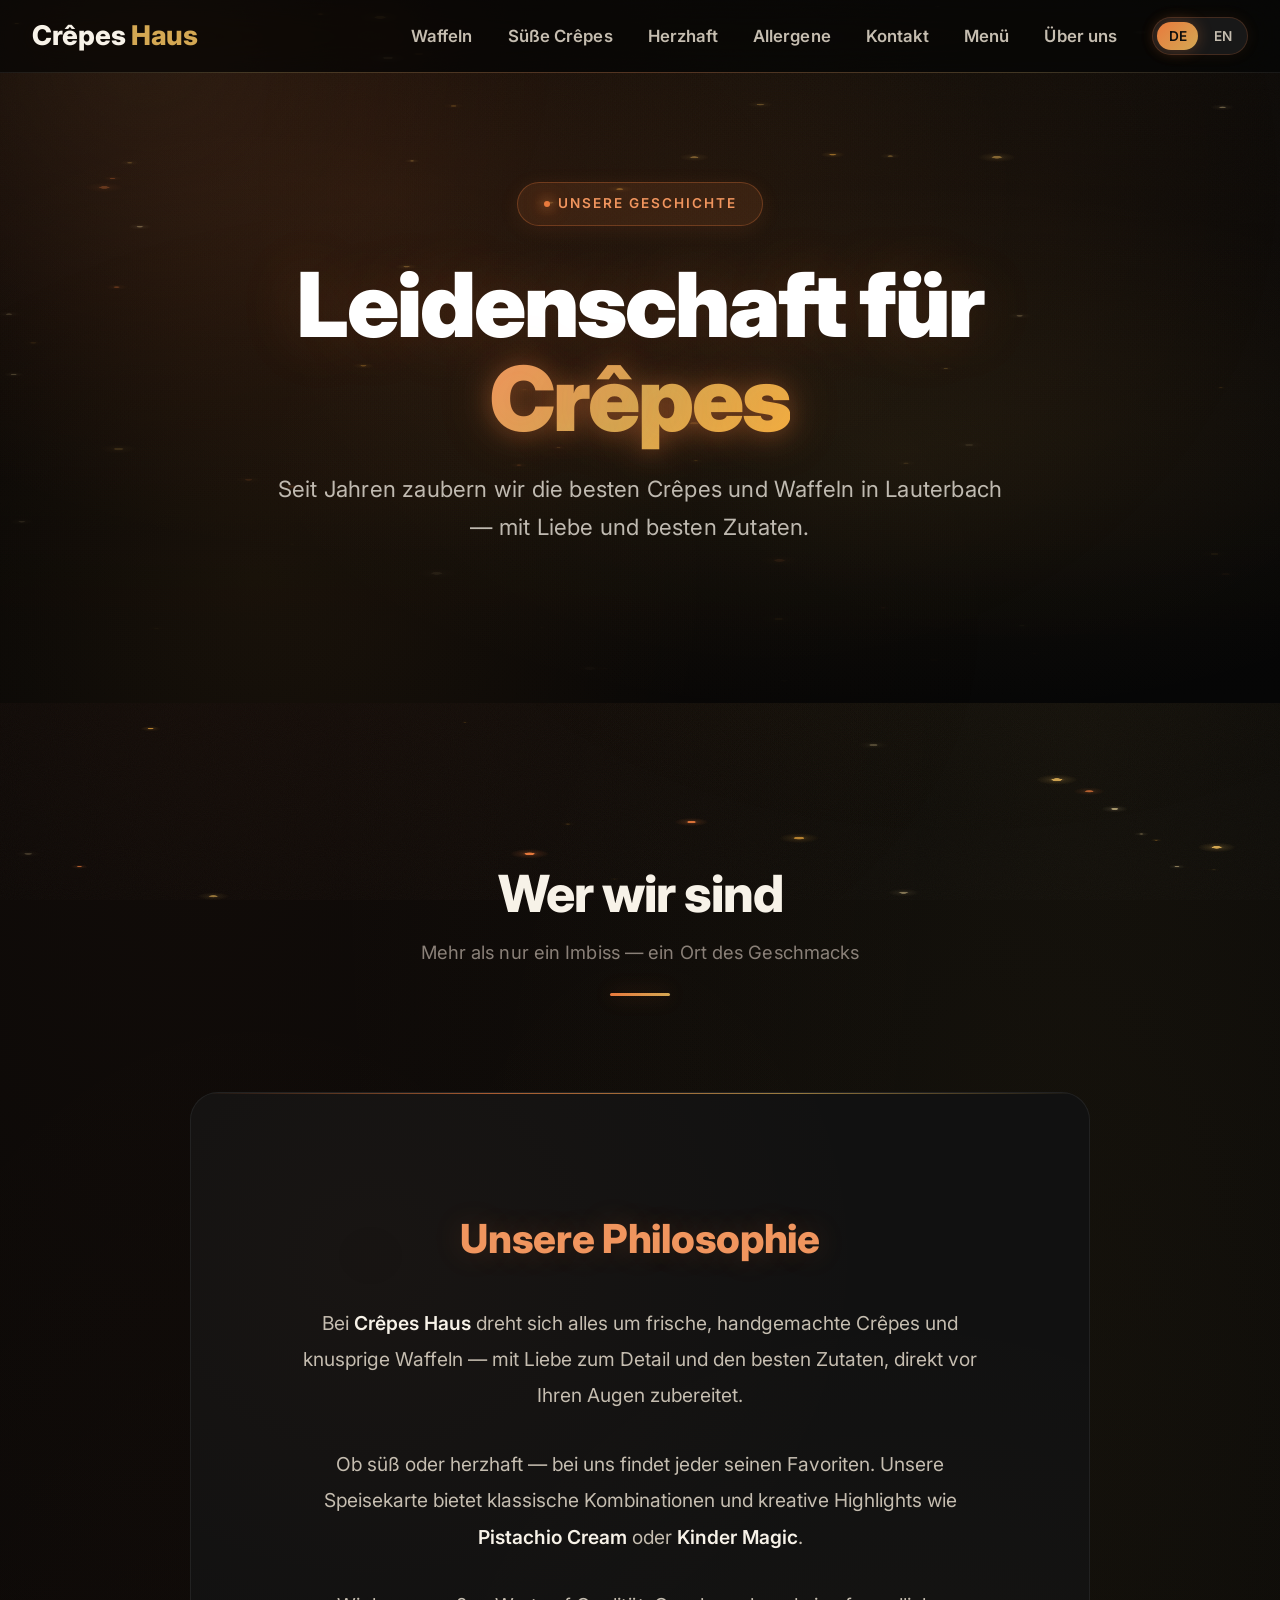
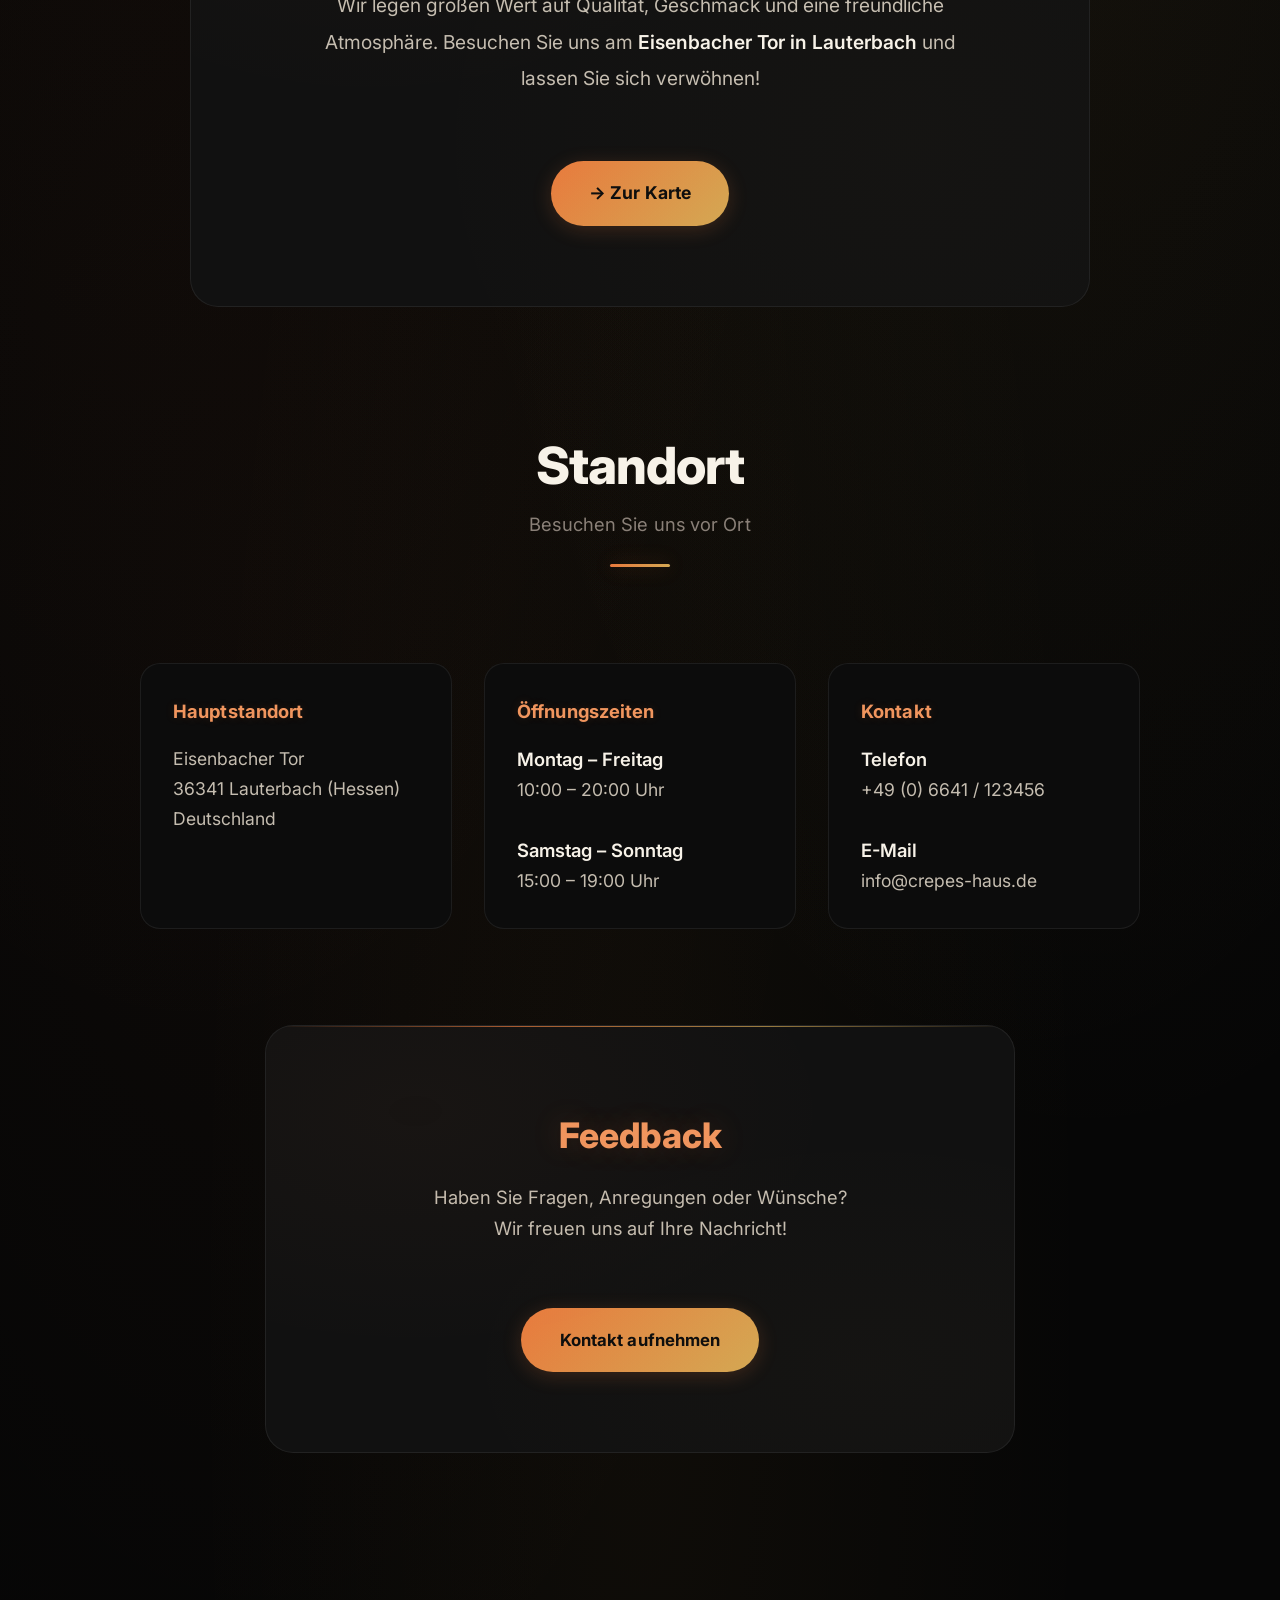
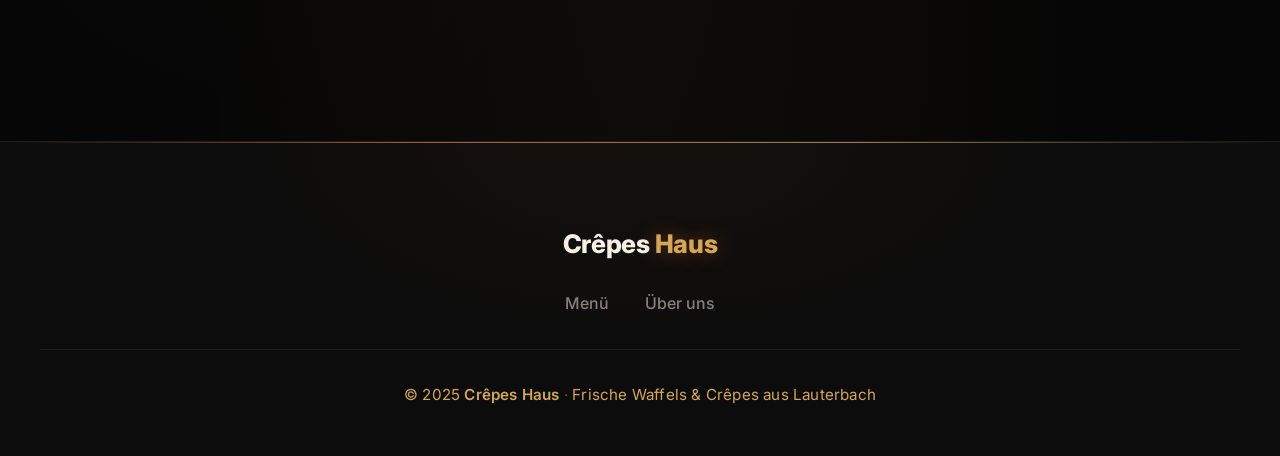
==== commit ae46d7dc: "Add files via upload" ====
--- a/about.html
+++ b/about.html
@@ -4,11 +4,14 @@
   <meta charset="UTF-8">
   <meta name="viewport" content="width=device-width, initial-scale=1.0">
   <title data-i18n="page_title">Über uns · Crêpes Haus</title>
+  <link rel="stylesheet" href="https://fonts.googleapis.com/css2?family=Inter:wght@300;400;500;600;700;800;900&display=swap" data-settings-font>
   <link rel="stylesheet" href="styles.css">
 </head>
 <body>
 
 <div class="ambient-orb" style="top: -300px; left: -200px;"></div>
+<div class="subtle-noise"></div>
+<canvas id="particles-canvas"></canvas>
 
 <!-- ========== NAVBAR ========== -->
 <nav class="navbar">
@@ -39,7 +42,7 @@
 
 <!-- ========== HERO ========== -->
 <section class="hero" style="height: 70vh; min-height: 480px;">
-  <div class="hero-bg" style="background-image: url('https://images.unsplash.com/photo-1555396273-367ea4eb4db5?q=80&w=1600&auto=format&fit=crop');"></div>
+  <div class="hero-bg"></div>
   <div class="hero-overlay"></div>
   <div class="hero-content">
     <span class="hero-badge" data-i18n="about_badge">Unsere Geschichte</span>
@@ -82,11 +85,7 @@
   <div class="info-grid" style="max-width: 1000px; margin: 0 auto 6rem;">
     <div class="info-box">
       <h3 data-i18n="about_location_name">Hauptstandort</h3>
-      <p style="font-size: 1.1rem; line-height: 1.7;">
-        <strong style="font-size: 1.15rem;">Eisenbacher Tor</strong><br>
-        36341 Lauterbach (Hessen)<br>
-        <span style="color: var(--text-muted); font-size: 1rem;">Deutschland</span>
-      </p>
+      <p data-i18n="contact_address_value" style="font-size: 1.1rem; line-height: 1.7;"></p>
     </div>
     <div class="info-box">
       <h3 data-i18n="about_hours_title">Öffnungszeiten</h3>
@@ -101,9 +100,9 @@
       <h3 data-i18n="about_contact_title">Kontakt</h3>
       <p style="font-size: 1.1rem; line-height: 1.7;">
         <strong style="font-size: 1.15rem;" data-i18n="about_phone_label">Telefon:</strong><br>
-        +49 (0) 6641 / 123456<br><br>
+        <span data-i18n="contact_phone_value">+49 (0) 6641 / 123456</span><br><br>
         <strong style="font-size: 1.15rem;" data-i18n="about_email_label">E-Mail:</strong><br>
-        info@crepes-haus.de
+        <span data-i18n="contact_email_value">info@crepes-haus.de</span>
       </p>
     </div>
   </div>
@@ -119,21 +118,24 @@
   <div class="footer-content">
     <a href="index.html" class="logo">Crêpes <span style="color: var(--gold);">Haus</span></a>
     <ul class="footer-links">
-      <li><a href="index.html">Speisekarte</a></li>
-      <li><a href="about.html">Über uns</a></li>
+      <li><a href="index.html" data-i18n="nav_menu">Speisekarte</a></li>
+      <li><a href="about.html" data-i18n="nav_about">Über uns</a></li>
     </ul>
     <div class="footer-bottom">
-      <span data-i18n="footer_since">© 2025</span> <span style="color: var(--gold); font-weight: 600;">Crêpes Haus</span> · <span data-i18n="footer_slogan">Frische Waffeln & Crêpes aus Lauterbach</span>
+      <span data-i18n="footer_since">© 2025</span> <span style="color: var(--gold); font-weight: 600;" data-i18n="page_title">Crêpes Haus</span> · <span data-i18n="footer_slogan">Frische Waffels & Crêpes aus Lauterbach</span>
     </div>
   </div>
 </footer>
 
-<script src="data/menu-data.js"></script>
-<script src="js/i18n-config.js"></script>
-<script src="data/i18n-de.js"></script>
-<script src="data/i18n-en.js"></script>
+<!-- ========== SCRIPTS ========== -->
+<script src="settings/config.js"></script>
+<script src="settings/i18n-de.js"></script>
+<script src="settings/i18n-en.js"></script>
+<script src="settings/menu.js"></script>
 <script src="js/i18n.js"></script>
 <script src="js/app.js"></script>
+<script src="js/particles.js"></script>
+<script src="js/settings-loader.js"></script>
 <script>
   window.closeNav = function () {
     document.getElementById('hamburger').classList.remove('active');
--- a/styles.css
+++ b/styles.css
@@ -1,5 +1,3 @@
-@import url('https://fonts.googleapis.com/css2?family=Inter:wght@300;400;500;600;700;800;900&display=swap');
-
 :root {
   --gold-light: #f0d89d;
   --gold: #d4a853;
@@ -99,6 +97,16 @@
   background-size: 200px 200px;
 }
 
+#particles-canvas {
+  position: fixed;
+  top: 0;
+  left: 0;
+  width: 100%;
+  height: 100%;
+  pointer-events: none;
+  z-index: 0;
+}
+
 ::selection {
   background: var(--gold);
   color: #0d0d0d;
@@ -670,11 +678,6 @@
   color: var(--gold-light);
 }
 
-.cta-section .icon-wrap {
-  width: 1.5rem;
-  height: 1.5rem;
-}
-
 .footer .logo .icon-wrap {
   width: 1.6rem;
   height: 1.6rem;
@@ -743,11 +746,6 @@
   width: 1.3em;
   height: 1.3em;
   color: var(--gold-light);
-}
-
-.cta-section .icon-wrap {
-  width: 1.3em;
-  height: 1.3em;
 }
 
 .footer .logo .icon-wrap {
@@ -1095,67 +1093,6 @@
   font-weight: 600;
 }
 
-
-/* ===================== CTA ===================== */
-.cta-section {
-  max-width: 1000px;
-  margin: 0 auto 10rem;
-  text-align: center;
-  padding: 6rem 3rem;
-  background:
-    linear-gradient(135deg, rgba(232, 122, 61, 0.1) 0%, rgba(212, 168, 83, 0.05) 50%, rgba(245, 176, 65, 0.08) 100%);
-  border: 1px solid var(--border-warm);
-  border-radius: var(--radius-lg);
-  position: relative;
-  overflow: hidden;
-  box-shadow: 0 0 60px rgba(232, 122, 61, 0.08);
-}
-
-.cta-section::before {
-  content: '';
-  position: absolute;
-  inset: 0;
-  background: radial-gradient(ellipse at center, rgba(232, 122, 61, 0.06) 0%, transparent 60%);
-  animation: ctaPulse 4s ease-in-out infinite alternate;
-}
-
-@keyframes ctaPulse {
-  0% { opacity: 0.5; transform: scale(1); }
-  100% { opacity: 1; transform: scale(1.05); }
-}
-
-/* ===================== CTA ===================== */
-.cta-section::before {
-  content: '';
-  position: absolute;
-  top: -50%;
-  right: -50%;
-  width: 100%;
-  height: 100%;
-  background: radial-gradient(circle, rgba(212, 168, 83, 0.1) 0%, transparent 70%);
-  animation: ctaGlow 8s ease-in-out infinite alternate;
-}
-
-@keyframes ctaGlow {
-  from { transform: translate(0, 0) scale(1); opacity: 0.5; }
-  to { transform: translate(-20px, 20px) scale(1.2); opacity: 0.8; }
-}
-
-.cta-section h2 {
-  font-size: 2.8rem;
-  font-weight: 800;
-  color: var(--text-primary);
-  margin-bottom: 1rem;
-  position: relative;
-  letter-spacing: -0.5px;
-}
-
-.cta-section p {
-  color: var(--text-secondary);
-  font-size: 1.2rem;
-  margin-bottom: 2rem;
-  position: relative;
-}
 
 /* ===================== FOOTER ===================== */
 .footer {
@@ -1347,13 +1284,6 @@
     margin-top: 0.5rem;
     width: 100%;
   }
-  .cta-section {
-    padding: 4rem 1.5rem;
-    margin-bottom: 6rem;
-  }
-  .cta-section h2 {
-    font-size: 2rem;
-  }
   .footer-links {
     gap: 1rem;
     flex-direction: column;
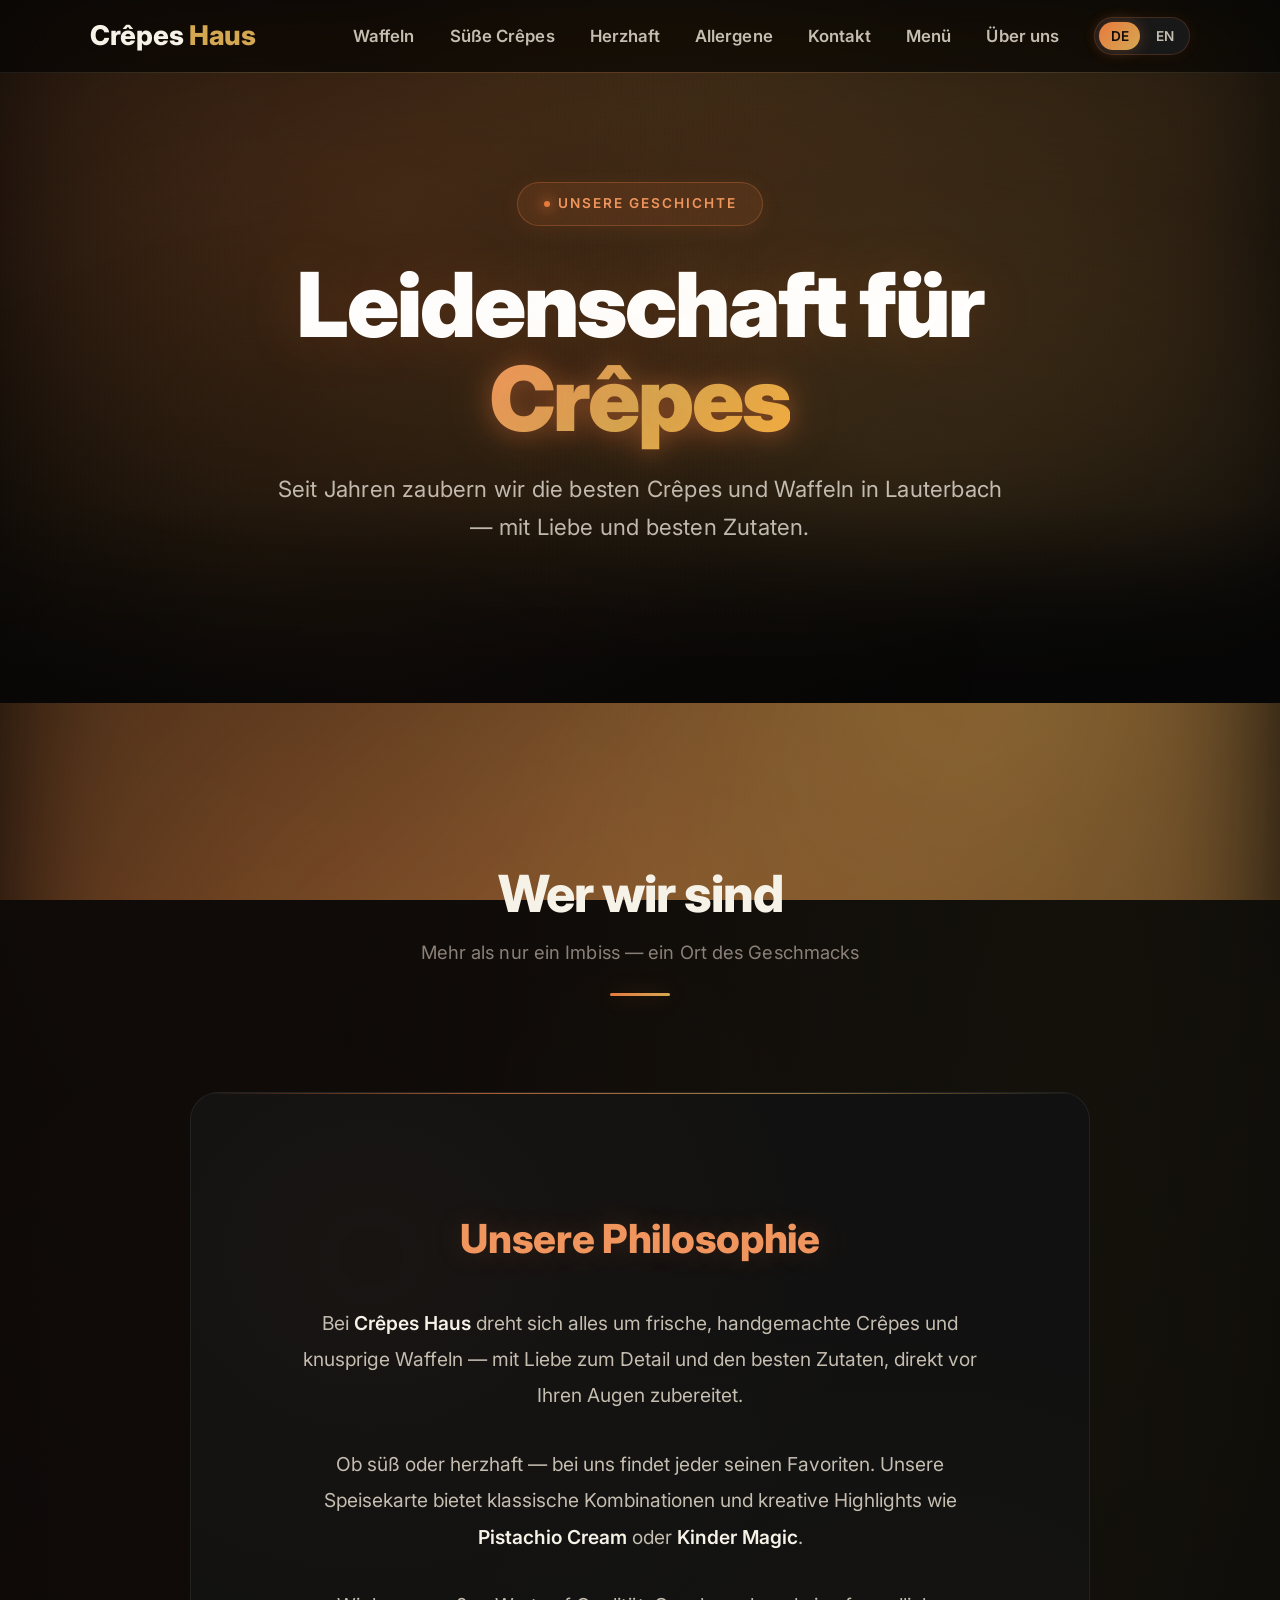
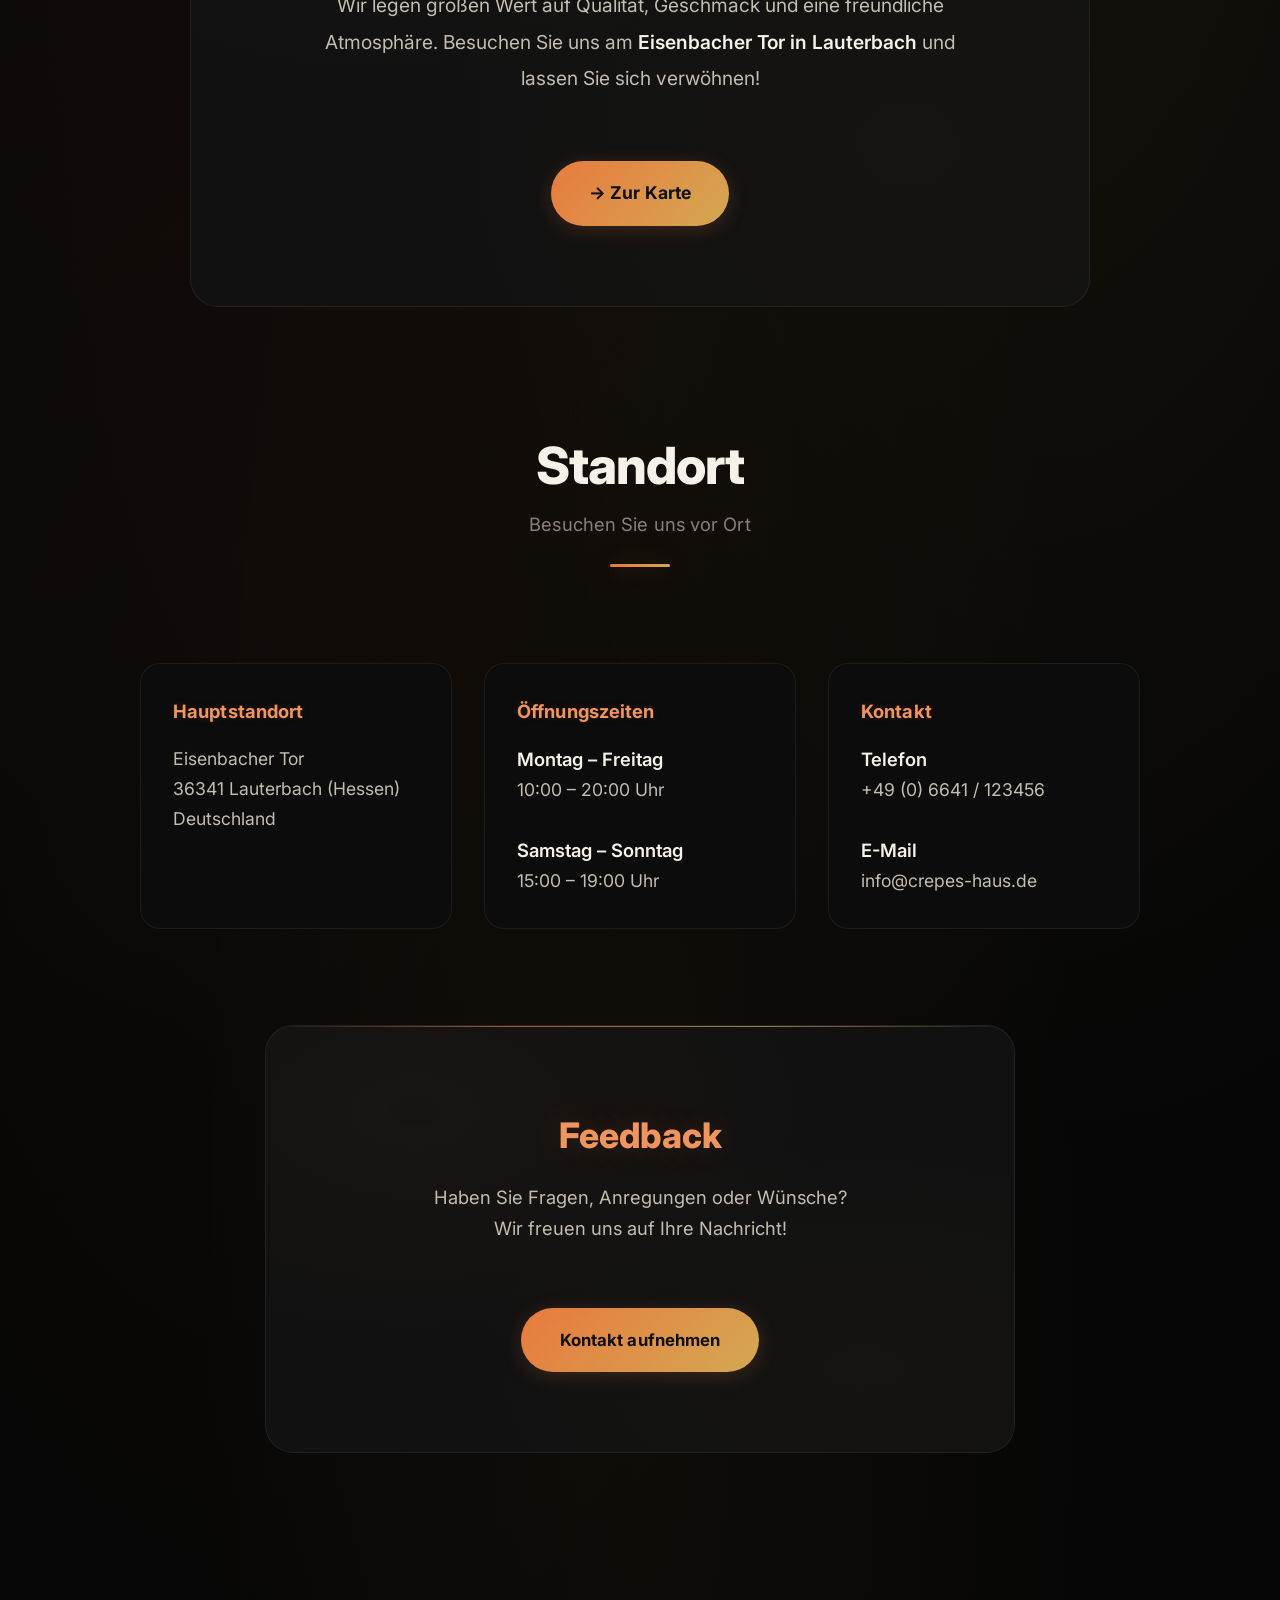
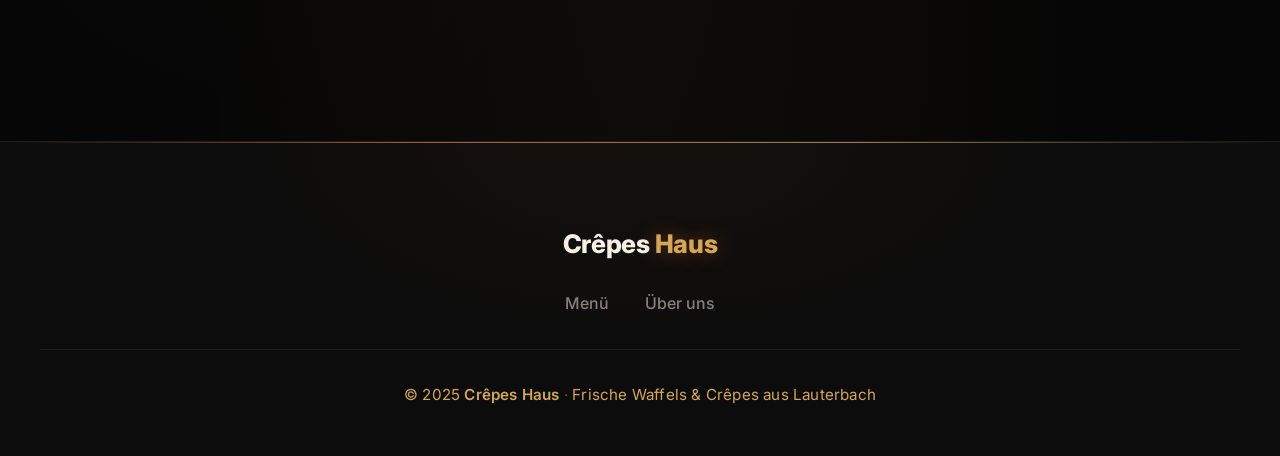
==== commit e53e702d: "Add files via upload" ====
--- a/about.html
+++ b/about.html
@@ -9,9 +9,10 @@
 </head>
 <body>
 
-<div class="ambient-orb" style="top: -300px; left: -200px;"></div>
-<div class="subtle-noise"></div>
-<canvas id="particles-canvas"></canvas>
+<div class="aurora">
+  <canvas id="aurora-canvas"></canvas>
+  <div class="aurora-glow"></div>
+</div>
 
 <!-- ========== NAVBAR ========== -->
 <nav class="navbar">
@@ -134,7 +135,7 @@
 <script src="settings/menu.js"></script>
 <script src="js/i18n.js"></script>
 <script src="js/app.js"></script>
-<script src="js/particles.js"></script>
+<script src="js/aurora-init.js"></script>
 <script src="js/settings-loader.js"></script>
 <script>
   window.closeNav = function () {
--- a/styles.css
+++ b/styles.css
@@ -117,74 +117,47 @@
   text-decoration: none;
 }
 
-/* ===================== AMBIENT ===================== */
-.ambient-orb {
+/* ===================== AURORA ===================== */
+.aurora {
   position: fixed;
-  width: 700px;
-  height: 700px;
-  border-radius: 50%;
-  background: radial-gradient(circle, rgba(212, 168, 83, 0.12) 0%, rgba(232, 122, 61, 0.06) 40%, transparent 70%);
+  inset: 0;
   pointer-events: none;
   z-index: 0;
-  top: -200px;
-  right: -200px;
-  animation: orbFloat 20s ease-in-out infinite;
+  overflow: hidden;
+}
+
+#aurora-canvas {
+  position: absolute;
+  inset: 0;
+  width: 100%;
+  height: 100%;
   filter: blur(60px);
-}
-
-.ambient-orb:nth-child(2) {
-  top: auto;
-  bottom: -300px;
-  left: -200px;
-  right: auto;
-  background: radial-gradient(circle, rgba(245, 176, 65, 0.1) 0%, rgba(212, 168, 83, 0.05) 40%, transparent 70%);
-  animation: orbFloat2 25s ease-in-out infinite;
-  width: 600px;
-  height: 600px;
-}
-
-@keyframes orbFloat {
-  0%, 100% { transform: translate(0, 0) scale(1) rotate(0deg); }
-  25% { transform: translate(-60px, 40px) scale(1.15) rotate(5deg); }
-  50% { transform: translate(30px, -20px) scale(0.9) rotate(-3deg); }
-  75% { transform: translate(-20px, 60px) scale(1.1) rotate(2deg); }
-}
-
-@keyframes orbFloat2 {
-  0%, 100% { transform: translate(0, 0) scale(1) rotate(0deg); }
-  33% { transform: translate(50px, -40px) scale(1.2) rotate(-5deg); }
-  66% { transform: translate(-30px, 30px) scale(0.85) rotate(3deg); }
-}
-
-body::before {
-  content: '';
-  position: fixed;
+  opacity: 0.85;
+  will-change: transform;
+}
+
+.aurora-glow {
+  position: absolute;
   inset: 0;
   background:
-    radial-gradient(ellipse at 20% 30%, rgba(232, 122, 61, 0.04) 0%, transparent 40%),
-    radial-gradient(ellipse at 75% 60%, rgba(212, 168, 83, 0.04) 0%, transparent 40%);
-  pointer-events: none;
-  z-index: 0;
-  animation: bgPulse 15s ease-in-out infinite alternate;
-}
-
-body::after {
-  content: '';
-  position: fixed;
-  inset: 0;
-  background:
-    radial-gradient(ellipse at 60% 20%, rgba(245, 176, 65, 0.03) 0%, transparent 50%),
-    radial-gradient(ellipse at 30% 70%, rgba(232, 122, 61, 0.03) 0%, transparent 50%);
-  pointer-events: none;
-  z-index: 0;
-  animation: bgPulse 20s ease-in-out infinite alternate-reverse;
-}
-
-@keyframes bgPulse {
-  0% { opacity: 0.5; }
-  50% { opacity: 1; }
-  100% { opacity: 0.6; }
-}
+    radial-gradient(ellipse 50% 40% at 50% 100%, rgba(232, 122, 61, 0.08) 0%, transparent 70%),
+    radial-gradient(ellipse 30% 25% at 50% 0%, rgba(212, 168, 83, 0.06) 0%, transparent 70%);
+  mix-blend-mode: screen;
+  animation: auroraGlowPulse 8s ease-in-out infinite alternate;
+}
+
+@keyframes auroraGlowPulse {
+  0%   { opacity: 0.6; }
+  100% { opacity: 1; }
+}
+
+@media (prefers-reduced-motion: reduce) {
+  .aurora-glow {
+    animation: none;
+  }
+}
+
+/* ===================== AMBIENT ORB (kept for subtle glow) ===================== */
 
 /* ===================== NAVBAR ===================== */
 .navbar {
@@ -406,6 +379,7 @@
   align-items: center;
   justify-content: center;
   overflow: hidden;
+  isolation: isolate;
 }
 
 .hero-bg {
@@ -416,6 +390,21 @@
   background-position: center;
   animation: slowZoom 30s ease-in-out infinite alternate;
   will-change: transform;
+}
+
+.hero-overlay {
+  position: absolute;
+  inset: 0;
+  background:
+    radial-gradient(ellipse at 30% 20%, rgba(232, 122, 61, 0.1) 0%, transparent 50%),
+    radial-gradient(ellipse at 70% 60%, rgba(212, 168, 83, 0.08) 0%, transparent 50%),
+    linear-gradient(to bottom,
+      rgba(6, 6, 6, 0.15) 0%,
+      rgba(6, 6, 6, 0.4) 50%,
+      rgba(6, 6, 6, 0.7) 80%,
+      rgba(6, 6, 6, 0.9) 100%
+    );
+  z-index: 2;
 }
 
 @keyframes slowZoom {
@@ -450,6 +439,17 @@
 @keyframes heroGlow {
   0% { opacity: 0.5; }
   100% { opacity: 1; }
+}
+
+.hero-overlay::after {
+  content: '';
+  position: absolute;
+  bottom: 0;
+  left: 0;
+  right: 0;
+  height: 200px;
+  background: linear-gradient(to top, var(--bg) 0%, transparent 100%);
+  pointer-events: none;
 }
 
 .hero-content {
@@ -570,6 +570,13 @@
   color: var(--warm-light);
 }
 
+.btn-group {
+  display: flex;
+  gap: 1rem;
+  justify-content: center;
+  flex-wrap: wrap;
+}
+
 /* ===================== SECTIONS ===================== */
 .section {
   max-width: 1300px;
@@ -605,6 +612,8 @@
   letter-spacing: -1px;
   line-height: 1.2;
 }
+
+.icon-wrap {
   display: inline-flex;
   align-items: center;
   justify-content: center;
@@ -1176,18 +1185,97 @@
 }
 
 /* ===================== RESPONSIVE ===================== */
-@media (max-width: 1024px) {
+
+/* ─── PC / Large desktop (≥1440px) — defaults above ─── */
+
+/* ─── Laptop / Small desktop (1024px–1439px) ─── */
+@media (max-width: 1439px) {
+  .navbar-inner {
+    max-width: 1100px;
+  }
+  .section {
+    max-width: 1100px;
+  }
+}
+
+/* ─── Tablet landscape / Small laptop (768px–1023px) ─── */
+@media (max-width: 1023px) {
+  .navbar {
+    padding: 0 1.5rem;
+  }
+  .navbar-inner {
+    max-width: 100%;
+    height: 64px;
+  }
+  .navbar .logo {
+    font-size: 1.5rem;
+  }
+  .nav-links {
+    gap: 1.5rem;
+  }
+  .nav-links a {
+    font-size: 0.95rem;
+  }
+
+  .section {
+    max-width: 100%;
+    padding: 6rem 2rem;
+  }
+  .section-header {
+    margin-bottom: 4rem;
+  }
+  .section-header h2 {
+    font-size: clamp(1.8rem, 4vw, 2.6rem);
+  }
+  .section-header p {
+    font-size: 1.05rem;
+  }
+
+  .menu-category {
+    margin-bottom: 5rem;
+  }
+  .menu-category-title {
+    font-size: 1.6rem;
+    margin-bottom: 2rem;
+  }
+  .menu-grid {
+    grid-template-columns: repeat(auto-fill, minmax(280px, 1fr));
+    gap: 1.5rem;
+  }
+
+  .card {
+    padding: 1.8rem;
+  }
+  .card h3 {
+    font-size: 1.15rem;
+  }
+  .card .price {
+    font-size: 1.4rem;
+  }
+
   .info-section {
-    padding: 3rem 2rem;
-  }
-  .section {
-    padding: 6rem 2rem;
-  }
-  .menu-grid {
-    grid-template-columns: 1fr;
-  }
-}
-
+    padding: 3.5rem 2.5rem;
+    margin: 0 auto 5rem;
+    max-width: 100%;
+    border-radius: var(--radius);
+  }
+  .info-section h2 {
+    font-size: 1.8rem;
+  }
+  .info-section > p {
+    font-size: 1.05rem;
+  }
+  .info-grid {
+    grid-template-columns: repeat(auto-fit, minmax(220px, 1fr));
+    gap: 1.5rem;
+  }
+
+  .footer {
+    padding: 4rem 1.5rem 2.5rem;
+  }
+}
+
+/* ─── Tablet portrait (≤900px) — hamburger nav ─── */
 @media (max-width: 900px) {
   .hamburger {
     display: flex;
@@ -1208,13 +1296,14 @@
     z-index: 150;
     backdrop-filter: blur(30px);
     box-shadow: -10px 0 40px rgba(0, 0, 0, 0.4);
+    overflow-y: auto;
   }
   .nav-links.active {
     right: 0;
   }
   .nav-links a {
     padding: 1.2rem 0;
-    font-size: 1.2rem;
+    font-size: 1.15rem;
     border-bottom: 1px solid var(--border-subtle);
     width: 100%;
   }
@@ -1229,63 +1318,385 @@
     font-size: 1.1rem;
     padding: 0.9rem 1.8rem;
   }
+  .nav-links li:last-child {
+    margin-top: 1rem;
+  }
+
+  .hero {
+    height: 80vh;
+    min-height: 500px;
+    max-height: 800px;
+  }
+  .hero-content {
+    padding: 1.5rem;
+    max-width: 700px;
+  }
+  .hero-badge {
+    font-size: 0.8rem;
+    padding: 0.5rem 1.2rem;
+    letter-spacing: 1.5px;
+    margin-bottom: 1.5rem;
+  }
+  .hero .subtitle {
+    font-size: clamp(1rem, 2vw, 1.2rem);
+    margin-bottom: 2rem;
+  }
+  .btn {
+    padding: 0.9rem 2rem;
+    font-size: 1rem;
+  }
+  .btn-group {
+    flex-wrap: wrap;
+    gap: 0.75rem;
+  }
+
+  .section {
+    padding: 5rem 1.5rem;
+  }
+  .section-header {
+    margin-bottom: 3.5rem;
+  }
+
+  .menu-category {
+    margin-bottom: 4rem;
+  }
+  .menu-grid {
+    grid-template-columns: repeat(auto-fill, minmax(260px, 1fr));
+    gap: 1.25rem;
+  }
+
   .info-section {
     padding: 3rem 2rem;
-  }
+    margin: 0 auto 4rem;
+  }
+  .info-grid {
+    grid-template-columns: repeat(auto-fit, minmax(200px, 1fr));
+    gap: 1.25rem;
+  }
+  .info-box {
+    padding: 1.5rem;
+  }
+
+  .footer {
+    padding: 3.5rem 1.5rem 2rem;
+  }
+  .footer .logo {
+    font-size: 1.4rem;
+  }
+  .footer-links {
+    gap: 1.5rem;
+  }
+}
+
+/* ─── Large phone / Small tablet (≤640px) ─── */
+@media (max-width: 640px) {
+  html {
+    font-size: 15px;
+  }
+  .ambient-orb {
+    width: 400px;
+    height: 400px;
+    filter: blur(40px);
+  }
+  .navbar {
+    padding: 0 1rem;
+  }
+  .navbar-inner {
+    height: 56px;
+  }
+  .navbar .logo {
+    font-size: 1.35rem;
+  }
+  .nav-links {
+    width: 85%;
+    max-width: 320px;
+    padding: 6rem 2rem 2.5rem;
+  }
+
+  .hero {
+    height: 85vh;
+    min-height: 480px;
+    max-height: 700px;
+  }
+  .hero-content {
+    padding: 1rem;
+    max-width: 100%;
+  }
+  .hero h1 {
+    font-size: clamp(2.4rem, 10vw, 3.5rem);
+    letter-spacing: -1px;
+    margin-bottom: 1rem;
+  }
+  .hero-badge {
+    font-size: 0.7rem;
+    padding: 0.4rem 1rem;
+    letter-spacing: 1px;
+    margin-bottom: 1.2rem;
+  }
+  .hero .subtitle {
+    font-size: clamp(0.9rem, 2.5vw, 1.1rem);
+    margin-bottom: 1.5rem;
+    line-height: 1.6;
+  }
+  .btn {
+    padding: 0.8rem 1.6rem;
+    font-size: 0.95rem;
+  }
+  .btn-outline {
+    border-width: 1px;
+  }
+
   .section {
-    padding: 6rem 2rem;
+    padding: 4rem 1rem;
+  }
+  .section-header {
+    margin-bottom: 3rem;
+  }
+  .section-header h2 {
+    font-size: clamp(1.6rem, 5vw, 2rem);
+  }
+  .section-header p {
+    font-size: 0.95rem;
+  }
+
+  .menu-category {
+    margin-bottom: 3.5rem;
+  }
+  .menu-category-title {
+    font-size: 1.4rem;
+    margin-bottom: 1.5rem;
+    padding-bottom: 0.8rem;
   }
   .menu-grid {
     grid-template-columns: 1fr;
-  }
-}
-
-@media (max-width: 640px) {
+    gap: 1rem;
+  }
+
+  .card {
+    padding: 1.5rem;
+    border-radius: var(--radius-sm);
+  }
+  .card-header {
+    margin-bottom: 0.75rem;
+  }
+  .card h3 {
+    font-size: 1.1rem;
+  }
+  .card .desc {
+    font-size: 0.9rem;
+    margin-bottom: 1rem;
+    line-height: 1.6;
+  }
+  .card .price {
+    font-size: 1.3rem;
+  }
+  .card .allergen {
+    font-size: 0.7rem;
+    margin-top: 0.6rem;
+  }
+
+  .info-section {
+    padding: 2.5rem 1.25rem;
+    margin: 0 auto 3rem;
+    border-radius: var(--radius-sm);
+  }
+  .info-section h2 {
+    font-size: 1.5rem;
+    margin-bottom: 0.75rem;
+  }
+  .info-section > p {
+    font-size: 0.95rem;
+    margin-bottom: 2rem;
+  }
+  .info-grid {
+    grid-template-columns: 1fr;
+    gap: 1rem;
+  }
+  .info-box {
+    padding: 1.25rem;
+    border-radius: var(--radius-sm);
+  }
+  .info-box h3 {
+    font-size: 1.05rem;
+    margin-bottom: 0.75rem;
+  }
+  .info-box p {
+    font-size: 0.95rem;
+  }
+
+  .section-divider {
+    padding: 0 1rem;
+  }
+
+  .footer {
+    padding: 3rem 1rem 1.5rem;
+  }
+  .footer .logo {
+    font-size: 1.3rem;
+    margin-bottom: 1rem;
+  }
+  .footer-links {
+    gap: 0.75rem;
+    flex-direction: column;
+    margin-bottom: 1.5rem;
+  }
+  .footer-links a {
+    font-size: 0.95rem;
+  }
+  .footer-bottom {
+    font-size: 0.85rem;
+    padding-top: 1.5rem;
+  }
+}
+
+/* ─── Small phone (≤380px) ─── */
+@media (max-width: 380px) {
+  html {
+    font-size: 14px;
+  }
+  .ambient-orb {
+    width: 280px;
+    height: 280px;
+  }
+  .navbar {
+    padding: 0 0.75rem;
+  }
+  .navbar-inner {
+    height: 50px;
+  }
+  .navbar .logo {
+    font-size: 1.2rem;
+  }
+
   .hero {
     height: 90vh;
-    min-height: 520px;
-    max-height: 750px;
-  }
-  .hero-content {
-    padding: 1.5rem;
+    min-height: 400px;
+    max-height: 600px;
   }
   .hero h1 {
-    font-size: clamp(2.6rem, 10vw, 3.8rem);
-  }
+    font-size: clamp(2rem, 11vw, 3rem);
+    margin-bottom: 0.75rem;
+  }
+  .hero .subtitle {
+    font-size: 0.85rem;
+    margin-bottom: 1.2rem;
+  }
+  .hero-badge {
+    font-size: 0.65rem;
+    padding: 0.35rem 0.8rem;
+  }
+  .btn {
+    padding: 0.7rem 1.3rem;
+    font-size: 0.85rem;
+  }
+  .btn-group {
+    gap: 0.5rem;
+  }
+  .btn-group .btn {
+    width: 100%;
+    justify-content: center;
+  }
+
   .section {
-    padding: 5rem 1.2rem;
+    padding: 3rem 0.75rem;
   }
   .section-header {
-    margin-bottom: 4rem;
+    margin-bottom: 2.5rem;
   }
   .section-header h2 {
-    font-size: 2rem;
-  }
-  .menu-grid {
-    grid-template-columns: 1fr;
-  }
+    font-size: 1.5rem;
+  }
+
+  .menu-category-title {
+    font-size: 1.25rem;
+    margin-bottom: 1.2rem;
+  }
+
+  .card {
+    padding: 1.2rem;
+  }
+  .card h3 {
+    font-size: 1rem;
+  }
+  .card .desc {
+    font-size: 0.85rem;
+  }
+  .card .price {
+    font-size: 1.15rem;
+  }
+
   .info-section {
-    padding: 3rem 1.5rem;
-    border-radius: var(--radius);
+    padding: 2rem 1rem;
+    margin: 0 auto 2.5rem;
   }
   .info-section h2 {
-    font-size: 1.8rem;
-  }
-  .info-grid {
-    grid-template-columns: 1fr;
-  }
-  .menu-item {
-    flex-direction: column;
-    align-items: flex-start;
-  }
-  .menu-item-actions {
-    width: 100%;
-    justify-content: flex-end;
-    margin-top: 0.5rem;
-    width: 100%;
-  }
-  .footer-links {
-    gap: 1rem;
-    flex-direction: column;
-  }
-}
+    font-size: 1.3rem;
+  }
+  .info-box {
+    padding: 1rem;
+  }
+
+  .footer {
+    padding: 2.5rem 0.75rem 1.25rem;
+  }
+  .footer-bottom {
+    font-size: 0.8rem;
+  }
+}
+
+/* ─── Touch device optimizations ─── */
+@media (hover: none) and (pointer: coarse) {
+  .card:hover {
+    transform: none;
+    box-shadow: none;
+  }
+  .card:hover::before {
+    opacity: 0;
+  }
+  .card:hover::after {
+    opacity: 0;
+  }
+  .info-box:hover {
+    transform: none;
+  }
+  .btn:hover {
+    transform: none;
+  }
+  .nav-links a:hover::after {
+    width: 0;
+  }
+}
+
+/* ─── Reduced motion ─── */
+@media (prefers-reduced-motion: reduce) {
+  *, *::before, *::after {
+    animation-duration: 0.01ms !important;
+    animation-iteration-count: 1 !important;
+    transition-duration: 0.01ms !important;
+  }
+  .hero-bg {
+    animation: none;
+  }
+  html {
+    scroll-behavior: auto;
+  }
+}
+
+/* ─── About page overrides (inline style corrections) ─── */
+@media (max-width: 640px) {
+  .info-section[style*="max-width"],
+  .info-grid[style*="max-width"] {
+    max-width: 100% !important;
+  }
+  .info-box[style*="background: transparent"] h2 {
+    font-size: 1.5rem !important;
+  }
+  .info-box[style*="background: transparent"] p {
+    font-size: 1rem !important;
+    line-height: 1.7 !important;
+  }
+  .hero[style*="70vh"] {
+    height: 60vh !important;
+    min-height: 350px !important;
+  }
+}
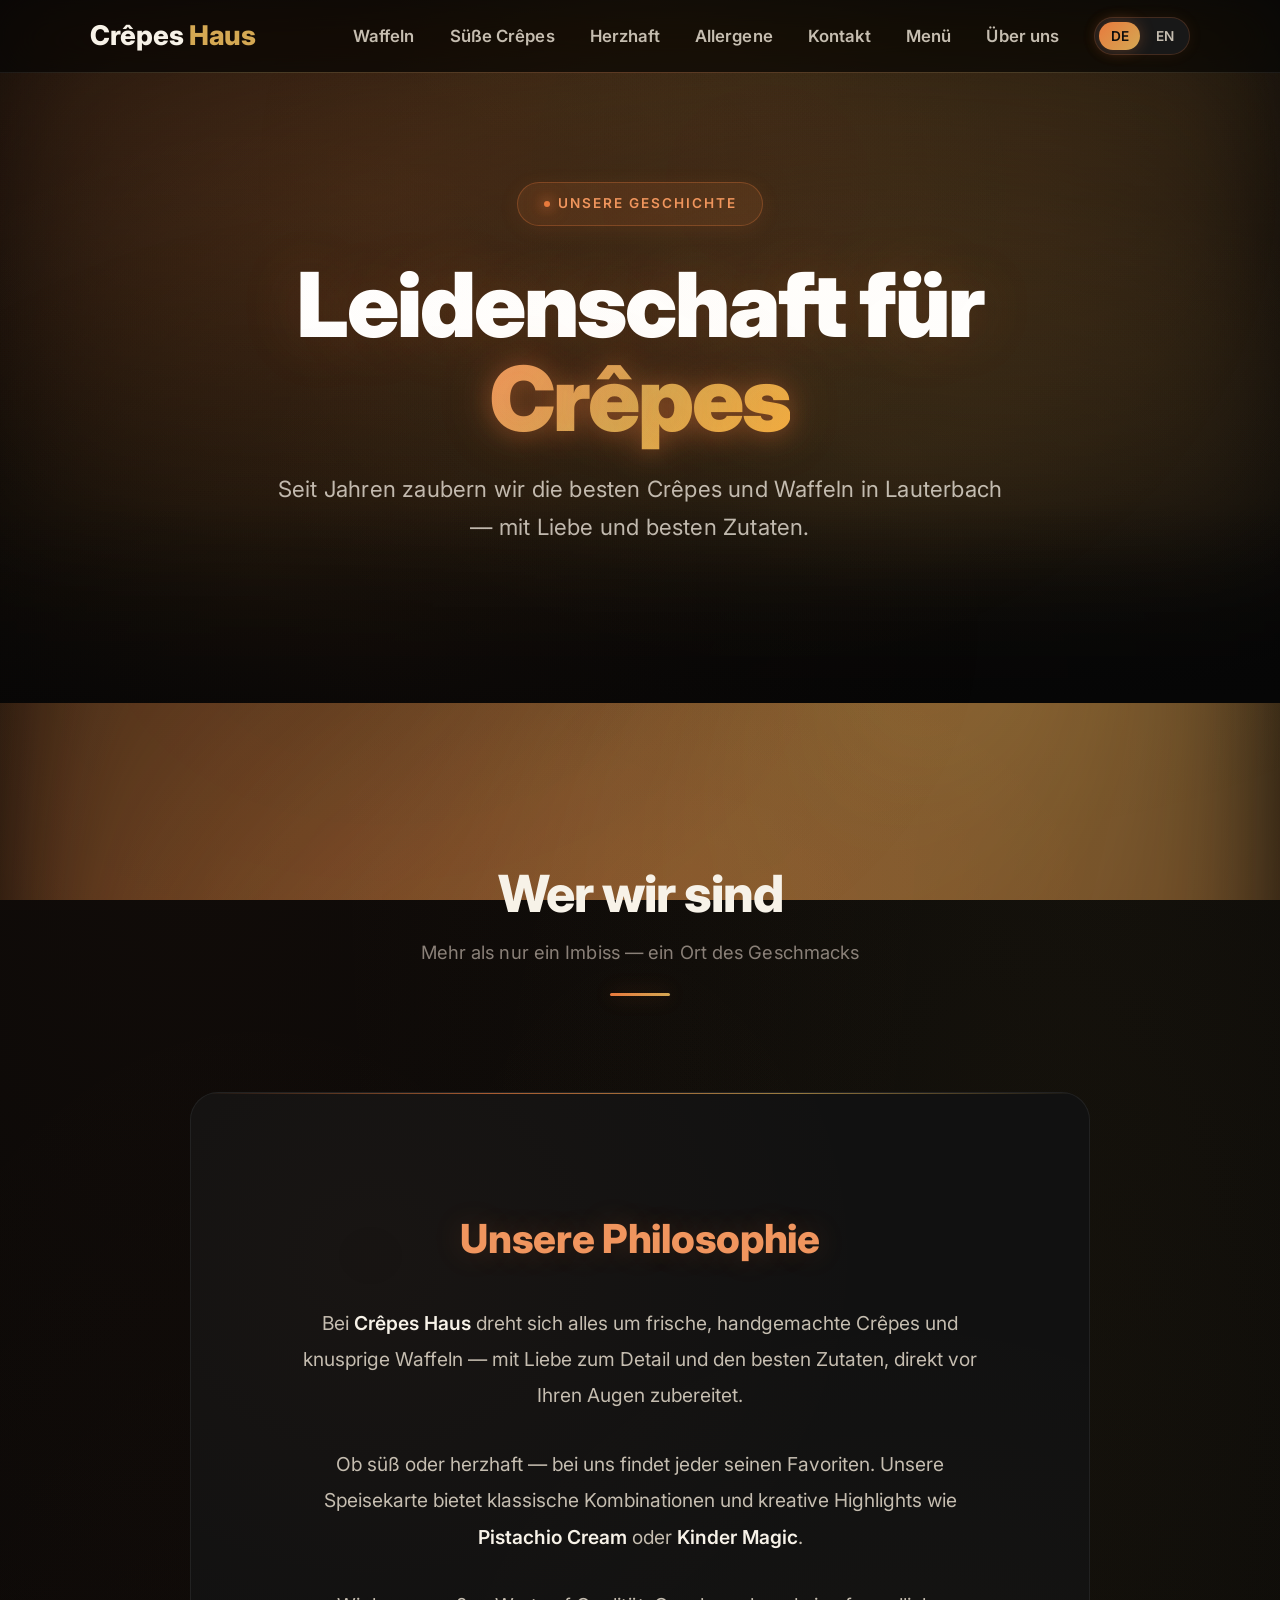
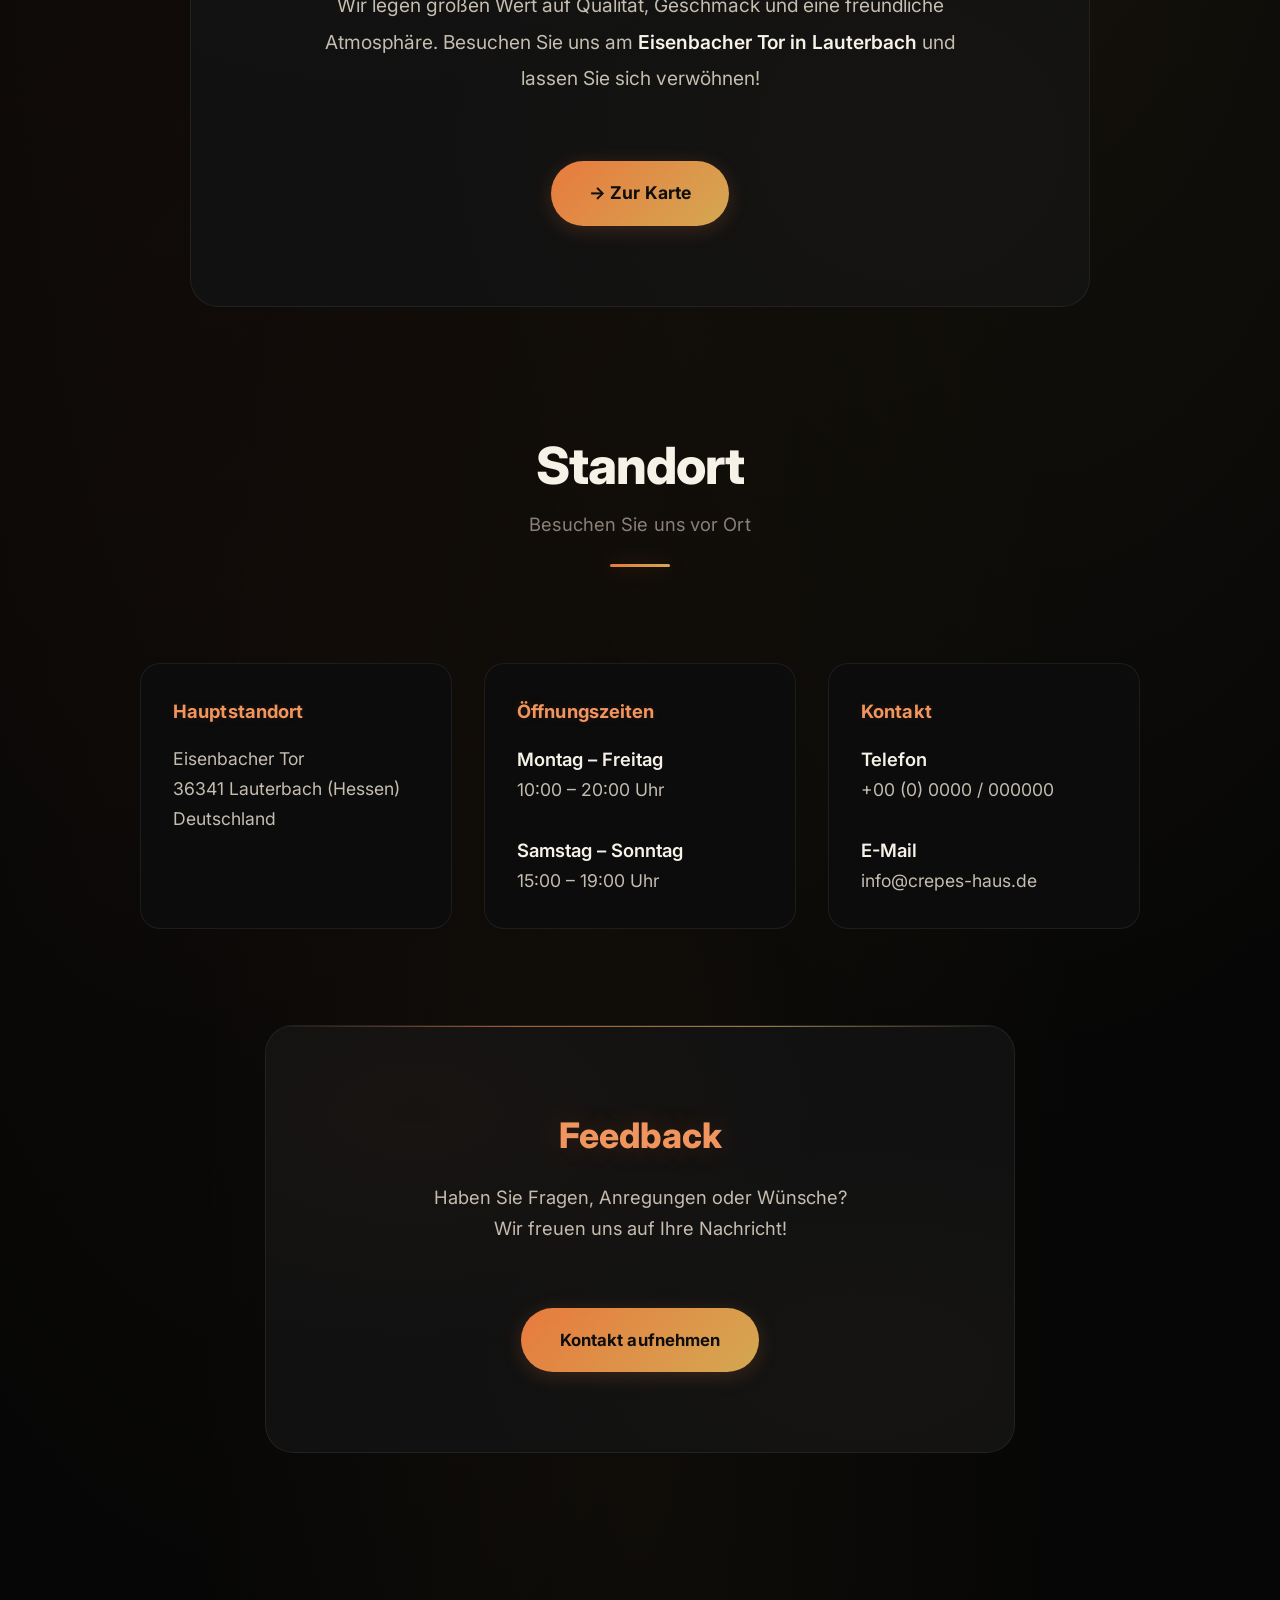
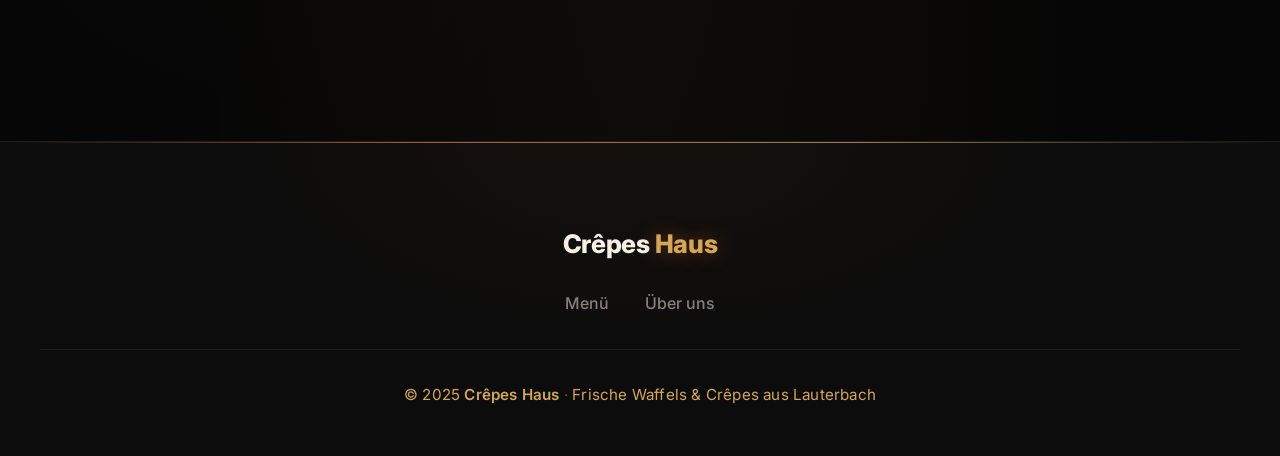
==== commit b3b5dafe: "Add files via upload" ====
--- a/about.html
+++ b/about.html
@@ -129,10 +129,15 @@
 </footer>
 
 <!-- ========== SCRIPTS ========== -->
-<script src="settings/config.js"></script>
-<script src="settings/i18n-de.js"></script>
-<script src="settings/i18n-en.js"></script>
-<script src="settings/menu.js"></script>
+<script>
+  window.SETTINGS_CACHE_BUST = Date.now();
+  document.write(
+    '<script src="settings/config.js?v=' + window.SETTINGS_CACHE_BUST + '"><\/script>' +
+    '<script src="settings/i18n-de.js?v=' + window.SETTINGS_CACHE_BUST + '"><\/script>' +
+    '<script src="settings/i18n-en.js?v=' + window.SETTINGS_CACHE_BUST + '"><\/script>' +
+    '<script src="settings/menu.js?v=' + window.SETTINGS_CACHE_BUST + '"><\/script>'
+  );
+</script>
 <script src="js/i18n.js"></script>
 <script src="js/app.js"></script>
 <script src="js/aurora-init.js"></script>
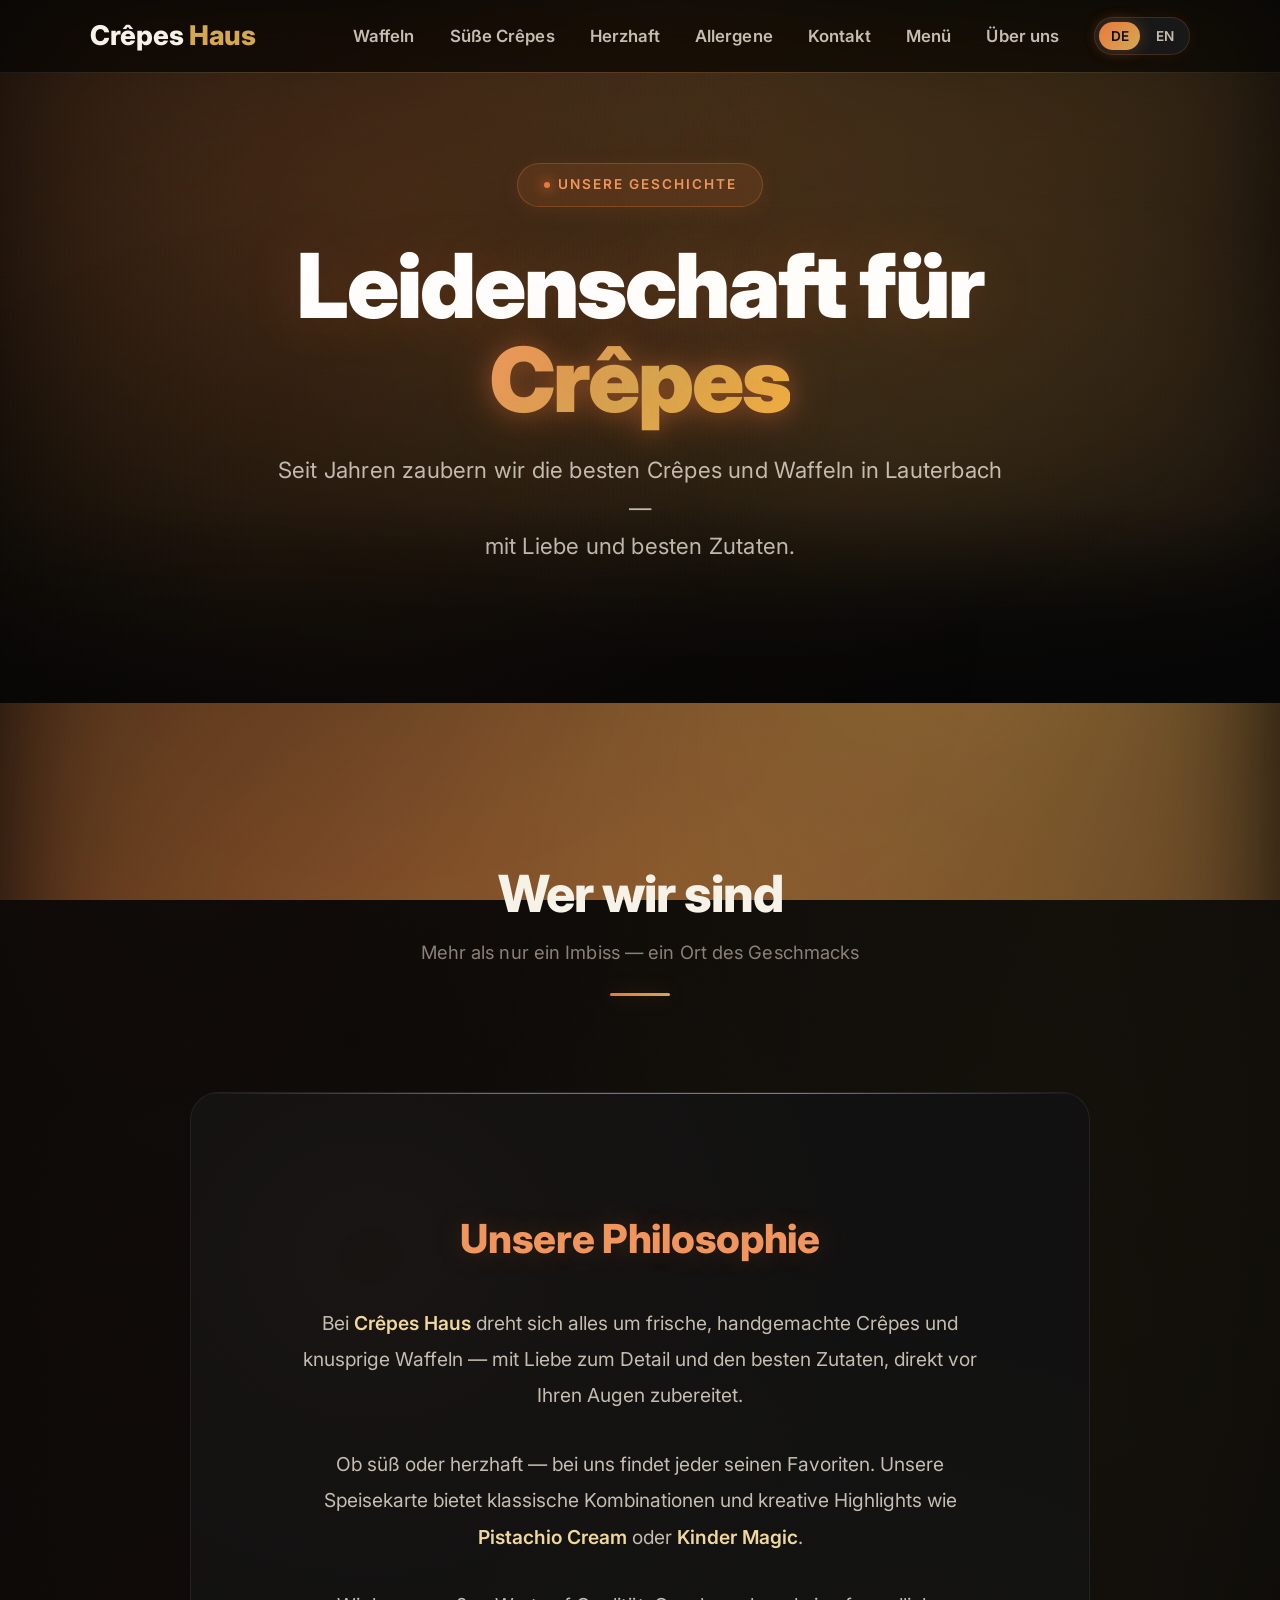
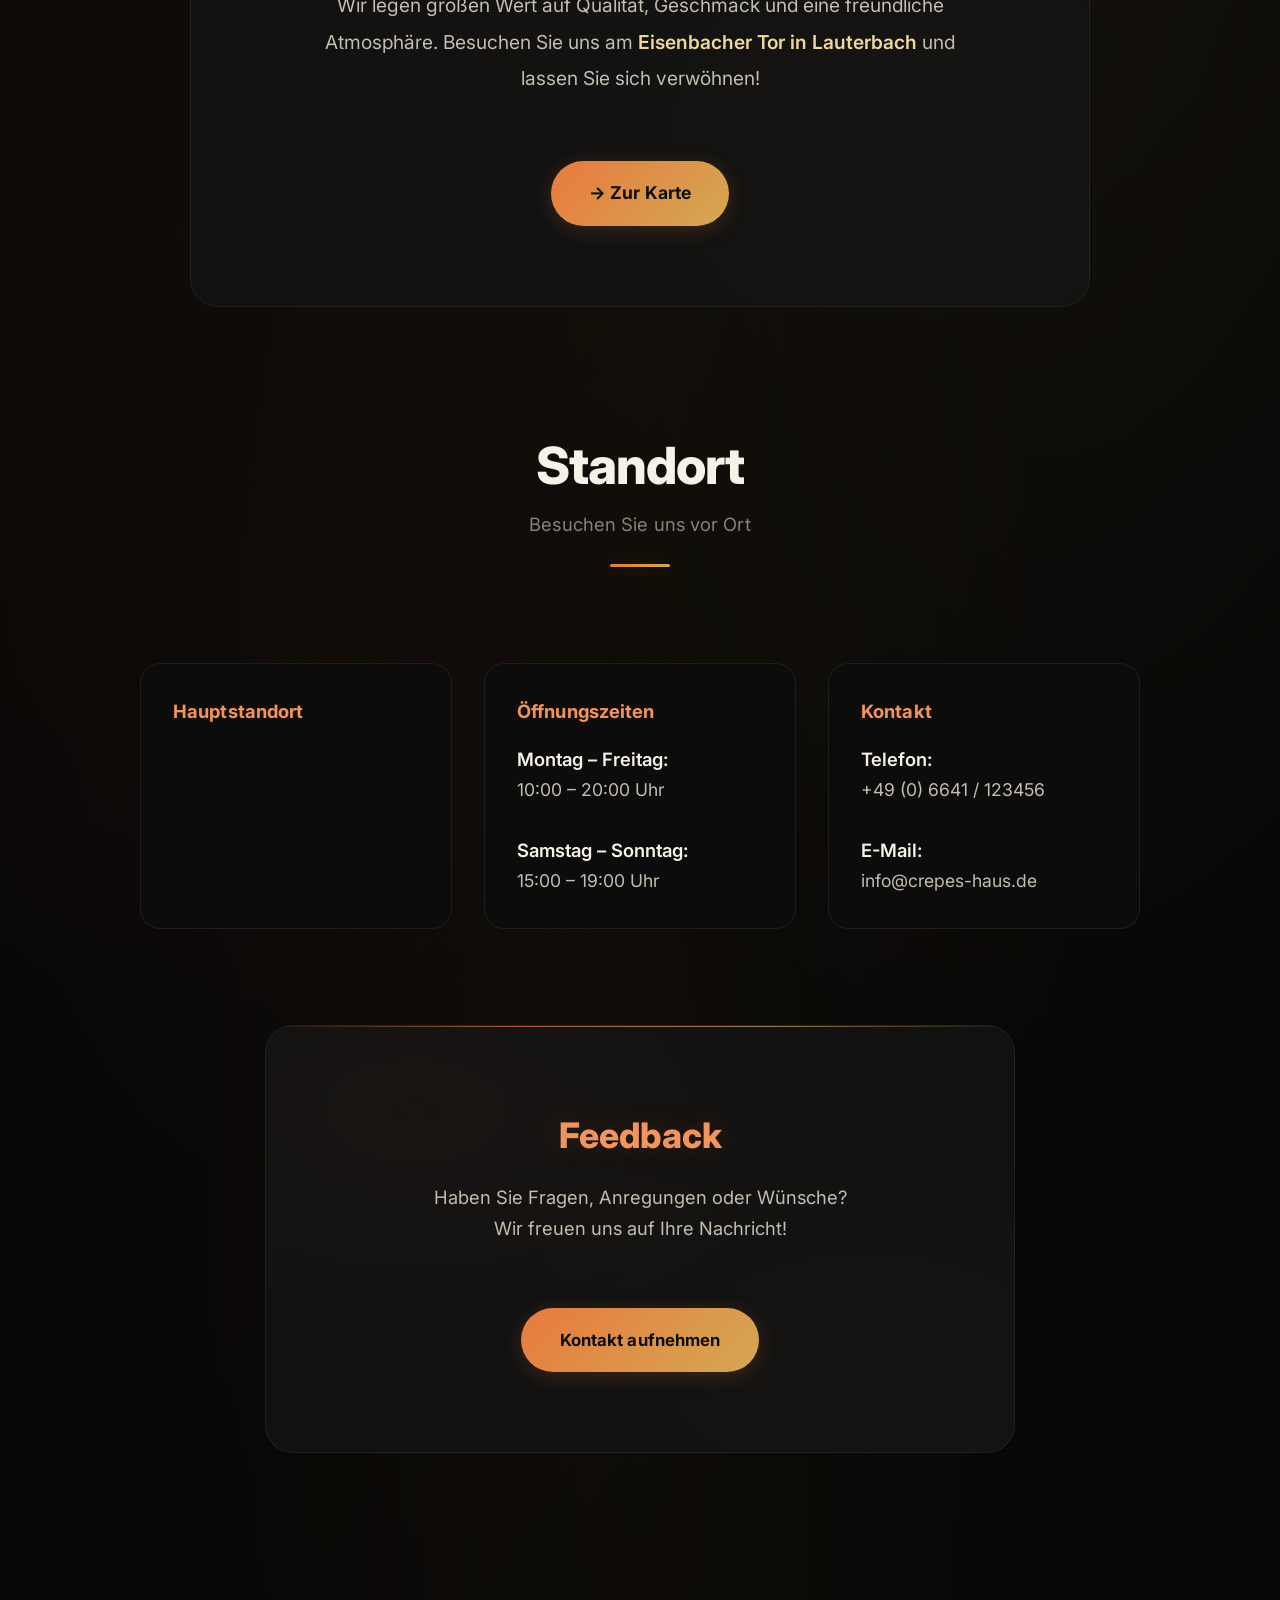
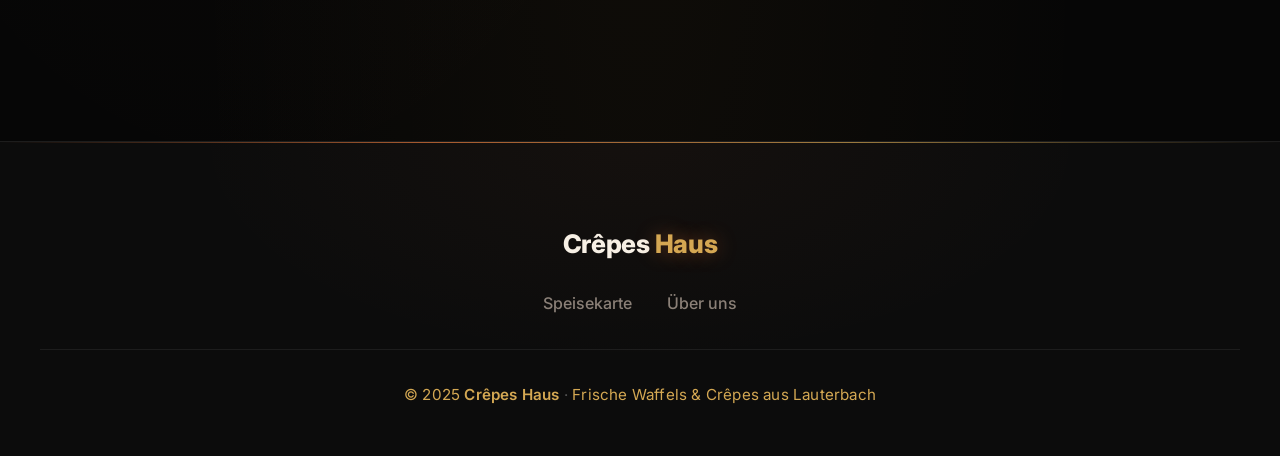
==== commit 9ed01e24: "Add files via upload" ====
--- a/about.html
+++ b/about.html
@@ -129,15 +129,7 @@
 </footer>
 
 <!-- ========== SCRIPTS ========== -->
-<script>
-  window.SETTINGS_CACHE_BUST = Date.now();
-  document.write(
-    '<script src="settings/config.js?v=' + window.SETTINGS_CACHE_BUST + '"><\/script>' +
-    '<script src="settings/i18n-de.js?v=' + window.SETTINGS_CACHE_BUST + '"><\/script>' +
-    '<script src="settings/i18n-en.js?v=' + window.SETTINGS_CACHE_BUST + '"><\/script>' +
-    '<script src="settings/menu.js?v=' + window.SETTINGS_CACHE_BUST + '"><\/script>'
-  );
-</script>
+<script src="js/github-settings-loader.js"></script>
 <script src="js/i18n.js"></script>
 <script src="js/app.js"></script>
 <script src="js/aurora-init.js"></script>
--- a/styles.css
+++ b/styles.css
@@ -157,6 +157,117 @@
   }
 }
 
+/* ===================== BG CANVARS (adapted from cdxtool) ===================== */
+.bg-canvas {
+  position: fixed;
+  inset: 0;
+  z-index: 0;
+  overflow: hidden;
+  pointer-events: none;
+}
+
+.bg-gradient {
+  position: absolute;
+  inset: -50%;
+  background:
+    radial-gradient(circle at 15% 30%, rgba(212, 168, 83, 0.25) 0%, transparent 50%),
+    radial-gradient(circle at 85% 70%, rgba(232, 122, 61, 0.20) 0%, transparent 50%),
+    radial-gradient(circle at 45% 85%, rgba(245, 176, 65, 0.12) 0%, transparent 40%);
+  animation: bgDrift 28s ease-in-out infinite alternate;
+  will-change: transform;
+}
+
+@keyframes bgDrift {
+  0% { transform: translate(-2%, -2%) scale(1); }
+  100% { transform: translate(2%, 2%) scale(1.08); }
+}
+
+.bg-grid {
+  position: absolute;
+  inset: 0;
+  background-image:
+    linear-gradient(rgba(212, 168, 83, 0.025) 1px, transparent 1px),
+    linear-gradient(90deg, rgba(212, 168, 83, 0.025) 1px, transparent 1px);
+  background-size: 64px 64px;
+  animation: bgGridPulse 8s ease-in-out infinite;
+}
+
+@keyframes bgGridPulse {
+  0%, 100% { opacity: 0.25; }
+  50% { opacity: 0.55; }
+}
+
+.bg-orb {
+  position: absolute;
+  border-radius: 50%;
+  filter: blur(80px);
+  opacity: 0.45;
+  animation: orbFloat 18s ease-in-out infinite alternate;
+  will-change: transform;
+}
+
+.bg-orb--1 {
+  width: 500px;
+  height: 500px;
+  top: -10%;
+  left: -8%;
+  background: radial-gradient(circle, rgba(212, 168, 83, 0.35), transparent 70%);
+  animation-duration: 22s;
+}
+
+.bg-orb--2 {
+  width: 400px;
+  height: 400px;
+  bottom: -5%;
+  right: -5%;
+  background: radial-gradient(circle, rgba(232, 122, 61, 0.28), transparent 70%);
+  animation-duration: 26s;
+  animation-delay: -6s;
+}
+
+.bg-orb--3 {
+  width: 350px;
+  height: 350px;
+  top: 40%;
+  left: 55%;
+  background: radial-gradient(circle, rgba(245, 176, 65, 0.20), transparent 70%);
+  animation-duration: 20s;
+  animation-delay: -10s;
+}
+
+@keyframes orbFloat {
+  0% { transform: translate(0, 0) scale(1); }
+  100% { transform: translate(40px, -30px) scale(1.15); }
+}
+
+#particles {
+  position: fixed;
+  inset: 0;
+  z-index: 0;
+  pointer-events: none;
+}
+
+.cursor-glow {
+  position: fixed;
+  width: 300px;
+  height: 300px;
+  border-radius: 50%;
+  background: radial-gradient(circle, rgba(212, 168, 83, 0.07), transparent 70%);
+  pointer-events: none;
+  z-index: 0;
+  transform: translate(-50%, -50%);
+  transition: left 0.2s ease-out, top 0.2s ease-out;
+  will-change: left, top;
+}
+
+@media (prefers-reduced-motion: reduce) {
+  .bg-gradient,
+  .bg-grid,
+  .bg-orb {
+    animation: none;
+  }
+}
+
 /* ===================== AMBIENT ORB (kept for subtle glow) ===================== */
 
 /* ===================== NAVBAR ===================== */
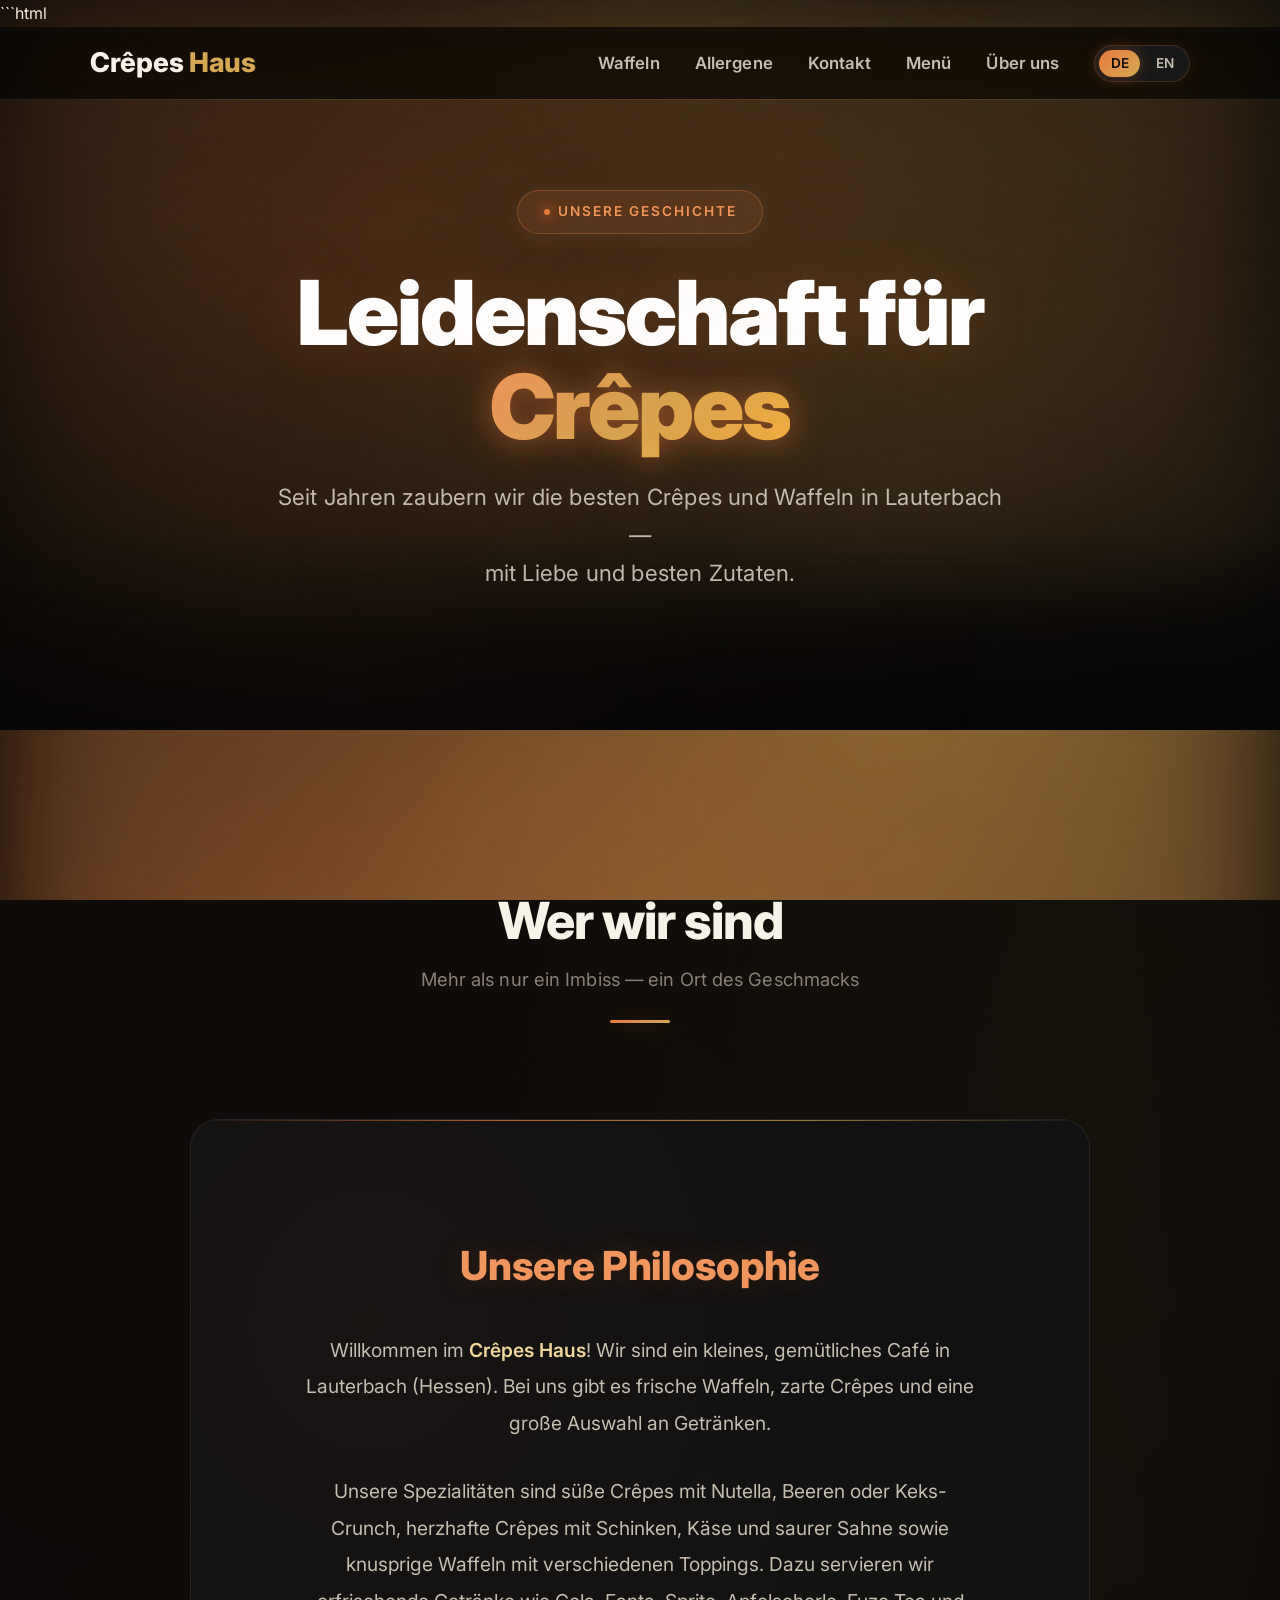
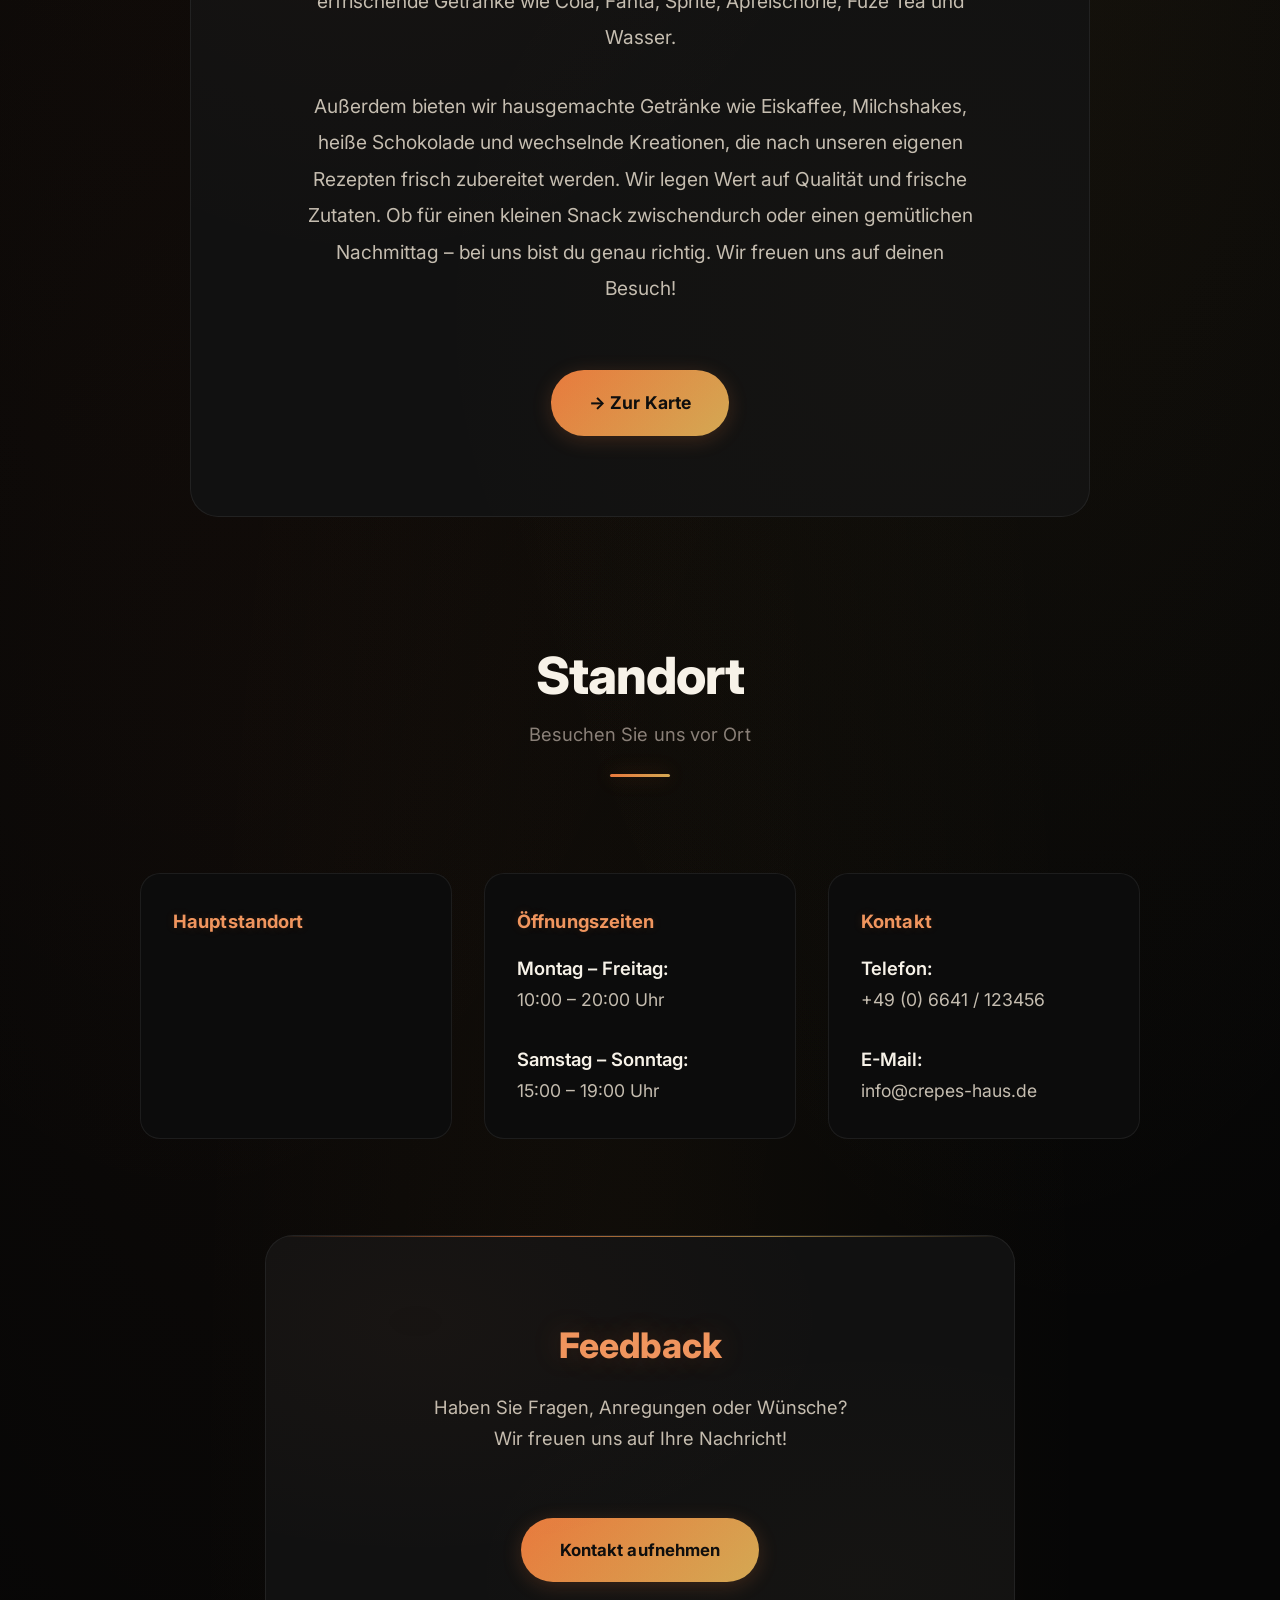
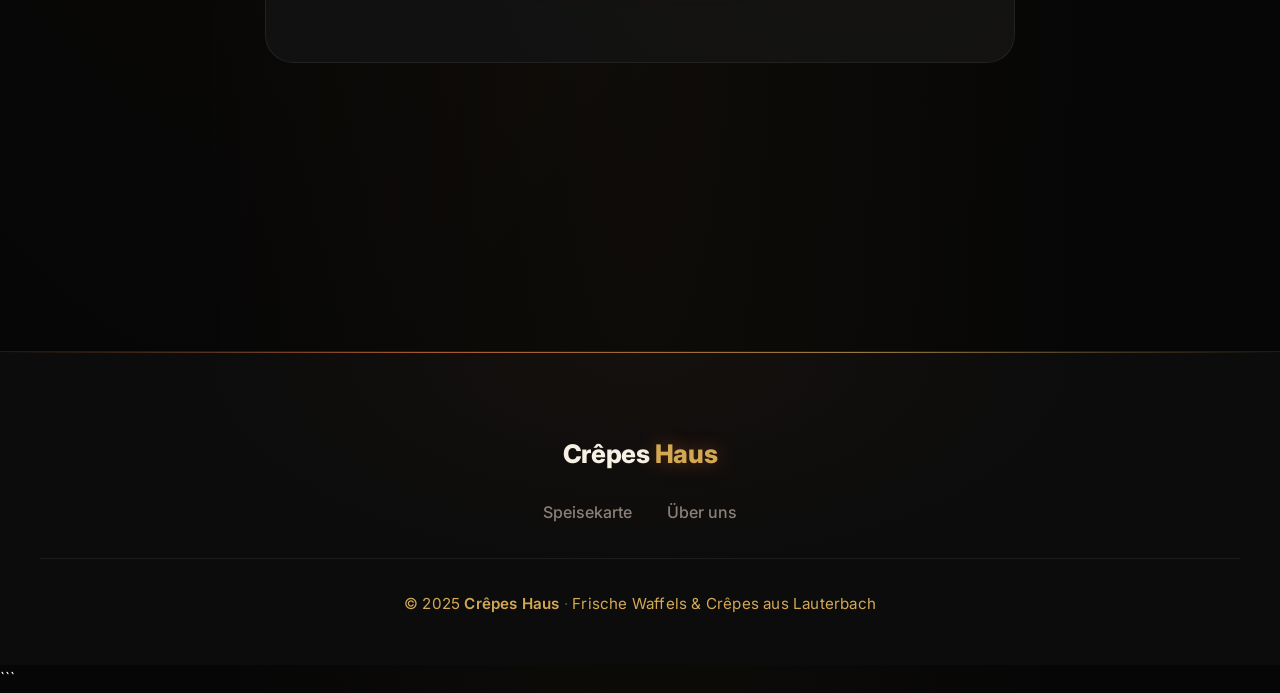
==== commit d5f723fe: "Update about.html" ====
--- a/about.html
+++ b/about.html
@@ -1,3 +1,4 @@
+```html
 <!DOCTYPE html>
 <html lang="de">
 <head>
@@ -25,8 +26,6 @@
     </button>
     <ul class="nav-links" id="navLinks">
       <li><a href="index.html#waffeln" data-i18n="nav_waffeln" onclick="closeNav()">Waffeln</a></li>
-      <li><a href="index.html#sweet-crepes" data-i18n="nav_sweet" onclick="closeNav()">Süße Crêpes</a></li>
-      <li><a href="index.html#savory-crepes" data-i18n="nav_savory" onclick="closeNav()">Herzhaft</a></li>
       <li><a href="index.html#allergene" data-i18n="nav_allergens" onclick="closeNav()">Allergene</a></li>
       <li><a href="index.html#contact" data-i18n="nav_contact" onclick="closeNav()">Kontakt</a></li>
       <li><a href="index.html" data-i18n="nav_menu" onclick="closeNav()">Menü</a></li>
@@ -63,19 +62,29 @@
   <div class="info-section" style="max-width: 900px;">
     <div class="info-grid" style="grid-template-columns: 1fr; text-align: center;">
       <div class="info-box" style="border: none; background: transparent; box-shadow: none;">
-        <h2 style="margin-bottom: 2rem; text-align: center; font-size: 2.5rem;" data-i18n="about_philo_title">Unsere Philosophie</h2>
+
+        <h2 style="margin-bottom: 2rem; text-align: center; font-size: 2.5rem;" data-i18n="about_philo_title">
+          Unsere Philosophie
+        </h2>
+
         <p style="color: var(--text-secondary); font-size: 1.2rem; line-height: 1.9; max-width: 700px; margin: 0 auto 2rem;" data-i18n="about_philo_p1">
-          Bei <strong style="color: var(--gold-light);">Crêpes Haus</strong> dreht sich alles um frische, handgemachte Crêpes und knusprige Waffeln — mit Liebe zum Detail und den besten Zutaten, direkt vor Ihren Augen zubereitet.
+          Willkommen im <strong style="color: var(--gold-light);">Crêpes Haus</strong>! Wir sind ein kleines, gemütliches Café in Lauterbach (Hessen). Bei uns gibt es frische Waffeln, zarte Crêpes und eine große Auswahl an Getränken.
         </p>
+
         <p style="color: var(--text-secondary); font-size: 1.2rem; line-height: 1.9; max-width: 700px; margin: 0 auto 2rem;" data-i18n="about_philo_p2">
-          Ob süß oder herzhaft — bei uns findet jeder seinen Favoriten. Unsere Speisekarte bietet klassische Kombinationen und kreative Highlights wie <strong style="color: var(--gold-light);">Pistachio Cream</strong> oder <strong style="color: var(--gold-light);">Kinder Magic</strong>.
+          Unsere Spezialitäten sind süße Crêpes mit Nutella, Beeren oder Keks-Crunch, herzhafte Crêpes mit Schinken, Käse und saurer Sahne sowie knusprige Waffeln mit verschiedenen Toppings. Dazu servieren wir erfrischende Getränke wie Cola, Fanta, Sprite, Apfelschorle, Fuze Tea und Wasser.
         </p>
+
         <p style="color: var(--text-secondary); font-size: 1.2rem; line-height: 1.9; max-width: 700px; margin: 0 auto;" data-i18n="about_philo_p3">
-          Wir legen großen Wert auf Qualität, Geschmack und eine freundliche Atmosphäre. Besuchen Sie uns am <strong style="color: var(--gold-light);">Eisenbacher Tor in Lauterbach</strong> und lassen Sie sich verwöhnen!
+          Außerdem bieten wir hausgemachte Getränke wie Eiskaffee, Milchshakes, heiße Schokolade und wechselnde Kreationen, die nach unseren eigenen Rezepten frisch zubereitet werden. Wir legen Wert auf Qualität und frische Zutaten. Ob für einen kleinen Snack zwischendurch oder einen gemütlichen Nachmittag – bei uns bist du genau richtig. Wir freuen uns auf deinen Besuch!
         </p>
+
       </div>
     </div>
-    <a href="index.html" class="btn" style="margin-top: 2rem; font-size: 1.1rem;" data-i18n="about_back_btn">→ Zur Karte</a>
+
+    <a href="index.html" class="btn" style="margin-top: 2rem; font-size: 1.1rem;" data-i18n="about_back_btn">
+      → Zur Karte
+    </a>
   </div>
 
   <div class="section-header" style="margin-top: 6rem;">
@@ -88,20 +97,24 @@
       <h3 data-i18n="about_location_name">Hauptstandort</h3>
       <p data-i18n="contact_address_value" style="font-size: 1.1rem; line-height: 1.7;"></p>
     </div>
+
     <div class="info-box">
       <h3 data-i18n="about_hours_title">Öffnungszeiten</h3>
       <p style="font-size: 1.1rem; line-height: 1.7;">
         <strong style="font-size: 1.15rem;" data-i18n="about_hours_weekdays_label">Montag – Freitag:</strong><br>
         <span data-i18n="about_hours_weekdays_time">10:00 – 20:00</span> Uhr<br><br>
+
         <strong style="font-size: 1.15rem;" data-i18n="about_hours_weekends_label">Samstag – Sonntag:</strong><br>
         <span data-i18n="about_hours_weekends_time">15:00 – 19:00</span> Uhr
       </p>
     </div>
+
     <div class="info-box">
       <h3 data-i18n="about_contact_title">Kontakt</h3>
       <p style="font-size: 1.1rem; line-height: 1.7;">
         <strong style="font-size: 1.15rem;" data-i18n="about_phone_label">Telefon:</strong><br>
         <span data-i18n="contact_phone_value">+49 (0) 6641 / 123456</span><br><br>
+
         <strong style="font-size: 1.15rem;" data-i18n="about_email_label">E-Mail:</strong><br>
         <span data-i18n="contact_email_value">info@crepes-haus.de</span>
       </p>
@@ -110,20 +123,32 @@
 
   <div class="info-section" style="max-width: 750px;">
     <h2 data-i18n="about_feedback_title">Feedback</h2>
-    <p data-i18n="about_feedback_sub">Haben Sie Fragen, Anregungen oder Wünsche?<br>Wir freuen uns auf Ihre Nachricht!</p>
-    <a href="#" class="btn" style="margin-top: 1rem;" data-i18n="about_feedback_btn">Kontakt aufnehmen</a>
+    <p data-i18n="about_feedback_sub">
+      Haben Sie Fragen, Anregungen oder Wünsche?<br>
+      Wir freuen uns auf Ihre Nachricht!
+    </p>
+    <a href="#" class="btn" style="margin-top: 1rem;" data-i18n="about_feedback_btn">
+      Kontakt aufnehmen
+    </a>
   </div>
 </main>
 
 <footer class="footer">
   <div class="footer-content">
-    <a href="index.html" class="logo">Crêpes <span style="color: var(--gold);">Haus</span></a>
+    <a href="index.html" class="logo">
+      Crêpes <span style="color: var(--gold);">Haus</span>
+    </a>
+
     <ul class="footer-links">
       <li><a href="index.html" data-i18n="nav_menu">Speisekarte</a></li>
       <li><a href="about.html" data-i18n="nav_about">Über uns</a></li>
     </ul>
+
     <div class="footer-bottom">
-      <span data-i18n="footer_since">© 2025</span> <span style="color: var(--gold); font-weight: 600;" data-i18n="page_title">Crêpes Haus</span> · <span data-i18n="footer_slogan">Frische Waffels & Crêpes aus Lauterbach</span>
+      <span data-i18n="footer_since">© 2025</span>
+      <span style="color: var(--gold); font-weight: 600;" data-i18n="page_title">Crêpes Haus</span>
+      ·
+      <span data-i18n="footer_slogan">Frische Waffels & Crêpes aus Lauterbach</span>
     </div>
   </div>
 </footer>
@@ -134,16 +159,19 @@
 <script src="js/app.js"></script>
 <script src="js/aurora-init.js"></script>
 <script src="js/settings-loader.js"></script>
+
 <script>
-  window.closeNav = function () {
-    document.getElementById('hamburger').classList.remove('active');
-    document.getElementById('navLinks').classList.remove('active');
-  };
-  document.getElementById('hamburger').addEventListener('click', function () {
-    this.classList.toggle('active');
-    document.getElementById('navLinks').classList.toggle('active');
-  });
+window.closeNav = function () {
+  document.getElementById('hamburger').classList.remove('active');
+  document.getElementById('navLinks').classList.remove('active');
+};
+
+document.getElementById('hamburger').addEventListener('click', function () {
+  this.classList.toggle('active');
+  document.getElementById('navLinks').classList.toggle('active');
+});
 </script>
 
 </body>
 </html>
+```
--- a/styles.css
+++ b/styles.css
@@ -336,6 +336,53 @@
   flex-wrap: wrap;
 }
 
+.nav-dropdown {
+  position: relative;
+}
+
+.nav-dropdown-menu {
+  position: absolute;
+  top: 100%;
+  left: 0;
+  background: var(--bg-elevated);
+  border: 1px solid var(--border-subtle);
+  border-radius: var(--radius-sm);
+  list-style: none;
+  padding: 0.5rem 0;
+  min-width: 180px;
+  box-shadow: var(--shadow-lg);
+  opacity: 0;
+  visibility: hidden;
+  transform: translateY(-8px);
+  transition: all 0.25s;
+  z-index: 200;
+}
+
+.nav-dropdown-menu.open {
+  opacity: 1;
+  visibility: visible;
+  transform: translateY(0);
+}
+
+.nav-dropdown-menu li a {
+  display: block;
+  padding: 0.7rem 1.2rem;
+  color: var(--text-secondary);
+  font-weight: 500;
+  font-size: 0.95rem;
+  transition: all 0.2s;
+  border-bottom: none;
+}
+
+.nav-dropdown-menu li a:hover {
+  color: var(--gold);
+  background: var(--gold-muted);
+}
+
+.nav-dropdown-menu li:last-child a {
+  border-bottom: none;
+}
+
 .nav-links a {
   color: var(--text-secondary);
   font-weight: 600;
@@ -1421,6 +1468,25 @@
   .nav-links a::after {
     display: none;
   }
+  .nav-dropdown-menu {
+    position: static;
+    opacity: 1;
+    visibility: visible;
+    transform: none;
+    box-shadow: none;
+    border: none;
+    padding: 0 0 0 1rem;
+    background: transparent;
+    max-height: 0;
+    overflow: hidden;
+    transition: max-height 0.3s;
+  }
+  .nav-dropdown-menu.open {
+    max-height: 500px;
+  }
+  .nav-dropdown > a {
+    cursor: pointer;
+  }
   .nav-links .btn-reserve {
     margin-top: 1.5rem;
     text-align: center;
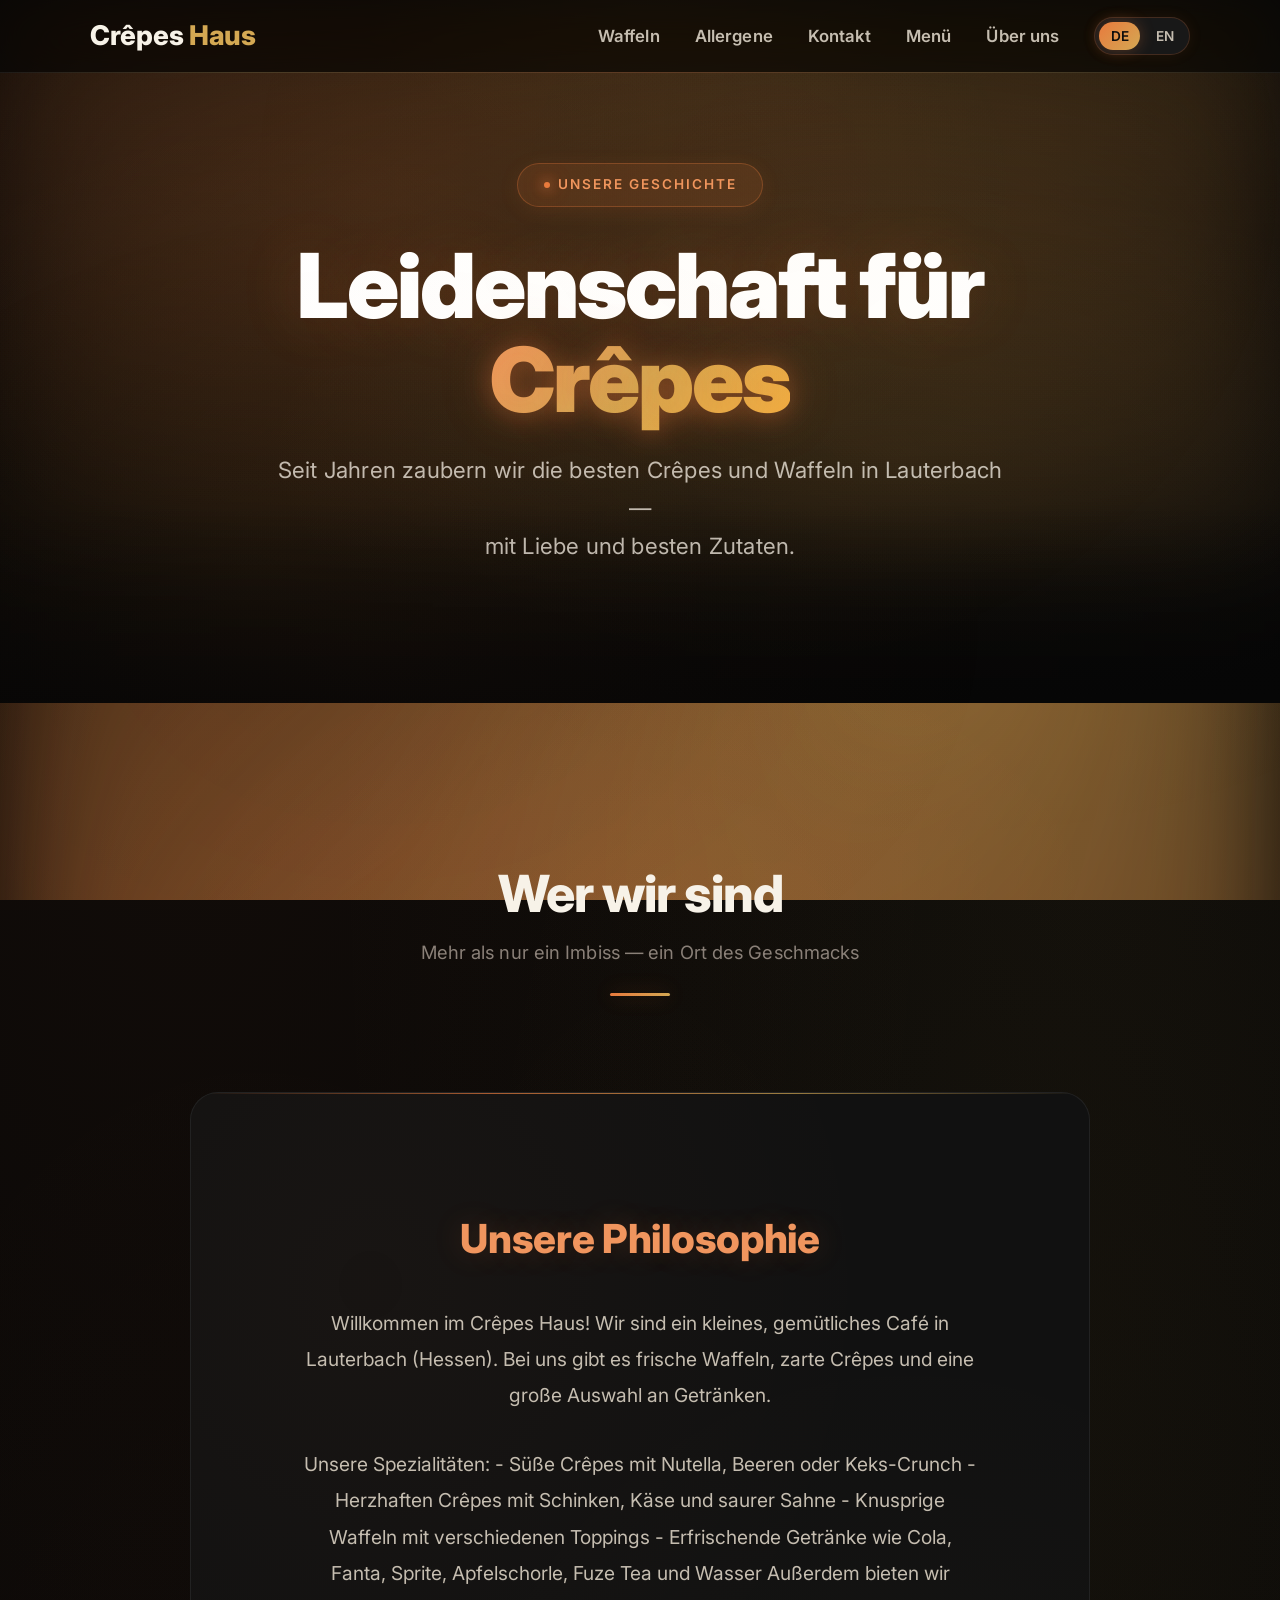
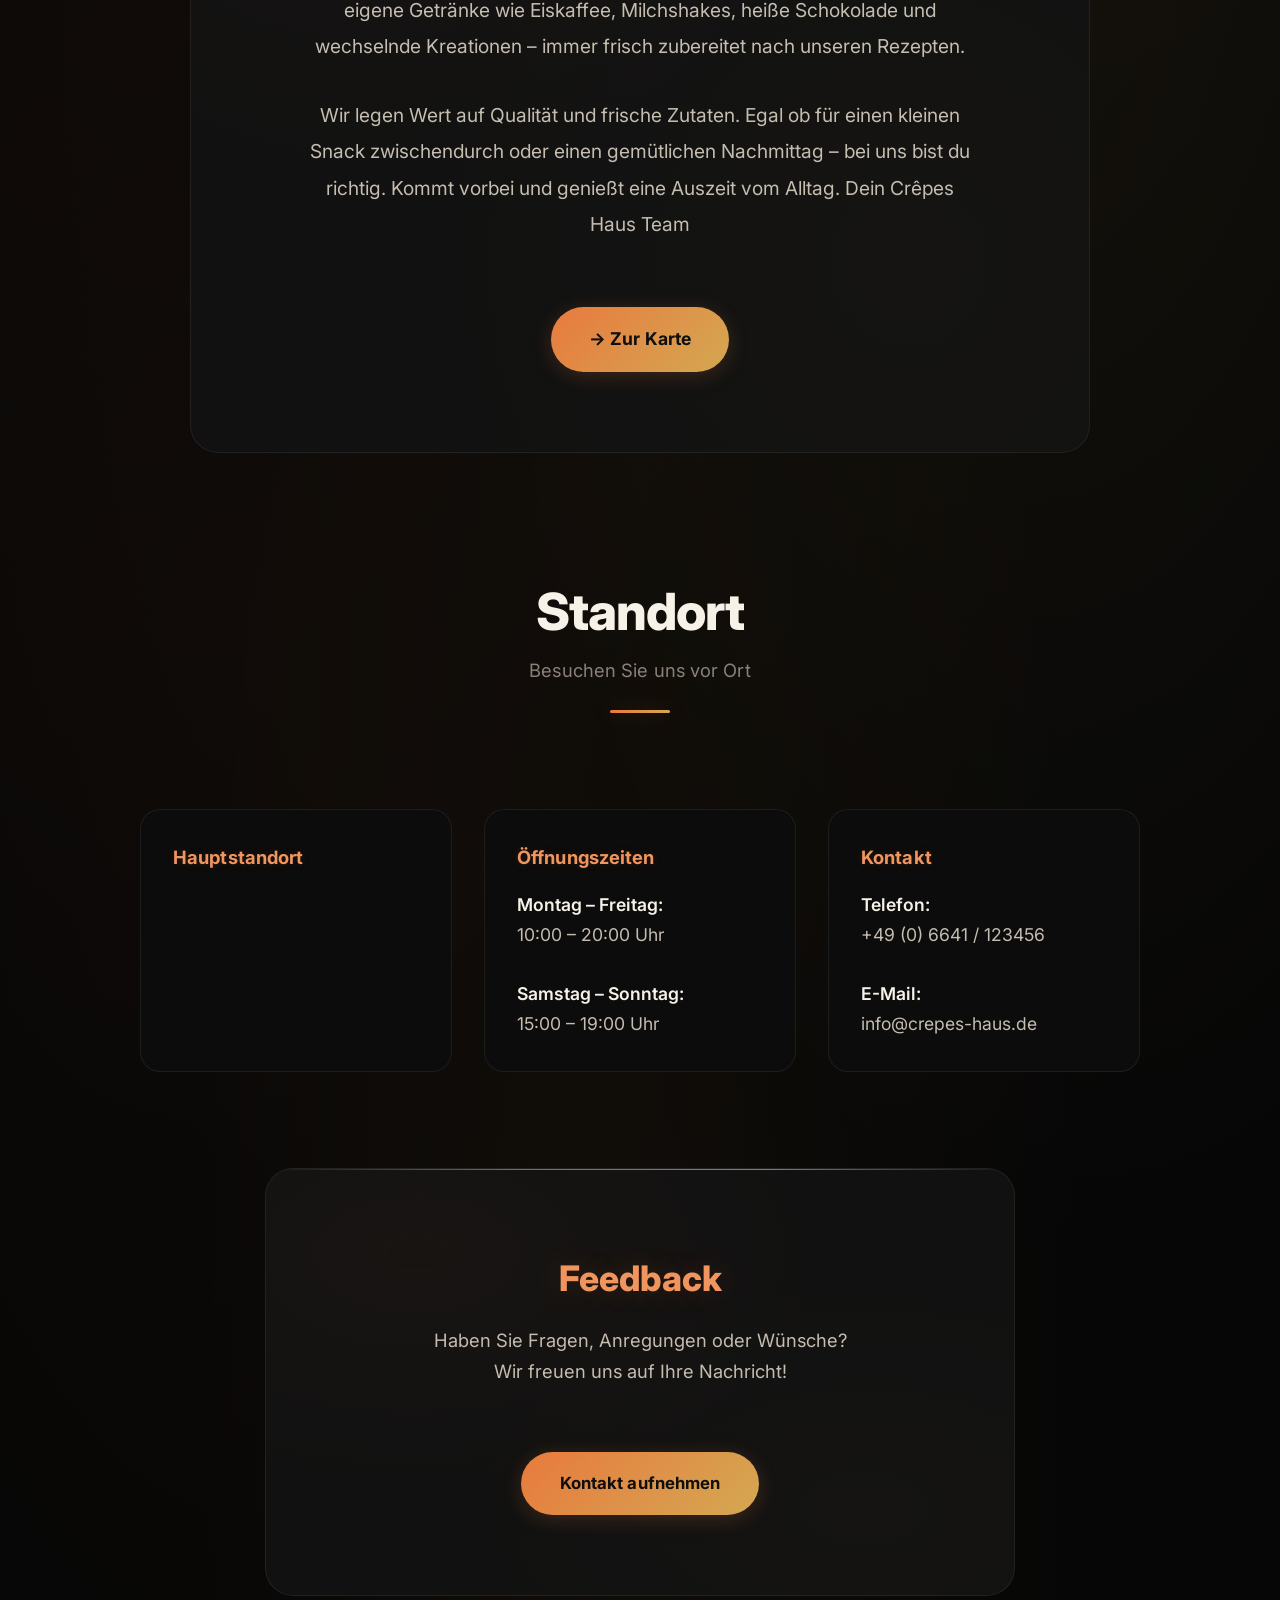
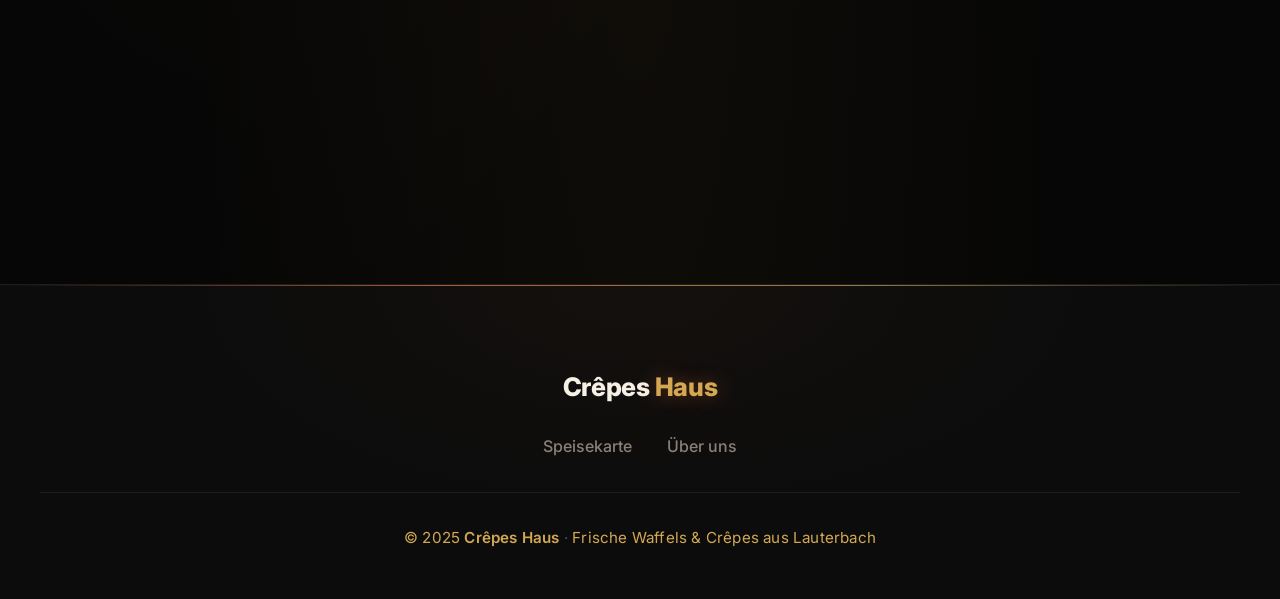
==== commit 0eeae346: "Update about.html" ====
--- a/about.html
+++ b/about.html
@@ -1,4 +1,3 @@
-```html
 <!DOCTYPE html>
 <html lang="de">
 <head>
@@ -68,15 +67,31 @@
         </h2>
 
         <p style="color: var(--text-secondary); font-size: 1.2rem; line-height: 1.9; max-width: 700px; margin: 0 auto 2rem;" data-i18n="about_philo_p1">
-          Willkommen im <strong style="color: var(--gold-light);">Crêpes Haus</strong>! Wir sind ein kleines, gemütliches Café in Lauterbach (Hessen). Bei uns gibt es frische Waffeln, zarte Crêpes und eine große Auswahl an Getränken.
+Willkommen im Crêpes Haus!
+
+Wir sind ein kleines, gemütliches Café in Lauterbach (Hessen). 
+Bei uns gibt es frische Waffeln, zarte Crêpes und eine große Auswahl an Getränken.
         </p>
 
         <p style="color: var(--text-secondary); font-size: 1.2rem; line-height: 1.9; max-width: 700px; margin: 0 auto 2rem;" data-i18n="about_philo_p2">
-          Unsere Spezialitäten sind süße Crêpes mit Nutella, Beeren oder Keks-Crunch, herzhafte Crêpes mit Schinken, Käse und saurer Sahne sowie knusprige Waffeln mit verschiedenen Toppings. Dazu servieren wir erfrischende Getränke wie Cola, Fanta, Sprite, Apfelschorle, Fuze Tea und Wasser.
+Unsere Spezialitäten:
+- Süße Crêpes mit Nutella, Beeren oder Keks-Crunch
+- Herzhaften Crêpes mit Schinken, Käse und saurer Sahne
+- Knusprige Waffeln mit verschiedenen Toppings
+- Erfrischende Getränke wie Cola, Fanta, Sprite, Apfelschorle, Fuze Tea und Wasser
+
+Außerdem bieten wir eigene Getränke wie 
+Eiskaffee, Milchshakes, heiße Schokolade und wechselnde Kreationen – 
+immer frisch zubereitet nach unseren Rezepten.
         </p>
 
         <p style="color: var(--text-secondary); font-size: 1.2rem; line-height: 1.9; max-width: 700px; margin: 0 auto;" data-i18n="about_philo_p3">
-          Außerdem bieten wir hausgemachte Getränke wie Eiskaffee, Milchshakes, heiße Schokolade und wechselnde Kreationen, die nach unseren eigenen Rezepten frisch zubereitet werden. Wir legen Wert auf Qualität und frische Zutaten. Ob für einen kleinen Snack zwischendurch oder einen gemütlichen Nachmittag – bei uns bist du genau richtig. Wir freuen uns auf deinen Besuch!
+Wir legen Wert auf Qualität und frische Zutaten. 
+Egal ob für einen kleinen Snack zwischendurch oder einen gemütlichen Nachmittag – bei uns bist du richtig.
+
+Kommt vorbei und genießt eine Auszeit vom Alltag.
+
+Dein Crêpes Haus Team
         </p>
 
       </div>
@@ -101,10 +116,10 @@
     <div class="info-box">
       <h3 data-i18n="about_hours_title">Öffnungszeiten</h3>
       <p style="font-size: 1.1rem; line-height: 1.7;">
-        <strong style="font-size: 1.15rem;" data-i18n="about_hours_weekdays_label">Montag – Freitag:</strong><br>
+        <strong data-i18n="about_hours_weekdays_label">Montag – Freitag:</strong><br>
         <span data-i18n="about_hours_weekdays_time">10:00 – 20:00</span> Uhr<br><br>
 
-        <strong style="font-size: 1.15rem;" data-i18n="about_hours_weekends_label">Samstag – Sonntag:</strong><br>
+        <strong data-i18n="about_hours_weekends_label">Samstag – Sonntag:</strong><br>
         <span data-i18n="about_hours_weekends_time">15:00 – 19:00</span> Uhr
       </p>
     </div>
@@ -112,10 +127,10 @@
     <div class="info-box">
       <h3 data-i18n="about_contact_title">Kontakt</h3>
       <p style="font-size: 1.1rem; line-height: 1.7;">
-        <strong style="font-size: 1.15rem;" data-i18n="about_phone_label">Telefon:</strong><br>
+        <strong data-i18n="about_phone_label">Telefon:</strong><br>
         <span data-i18n="contact_phone_value">+49 (0) 6641 / 123456</span><br><br>
 
-        <strong style="font-size: 1.15rem;" data-i18n="about_email_label">E-Mail:</strong><br>
+        <strong data-i18n="about_email_label">E-Mail:</strong><br>
         <span data-i18n="contact_email_value">info@crepes-haus.de</span>
       </p>
     </div>
@@ -174,4 +189,3 @@
 
 </body>
 </html>
-```
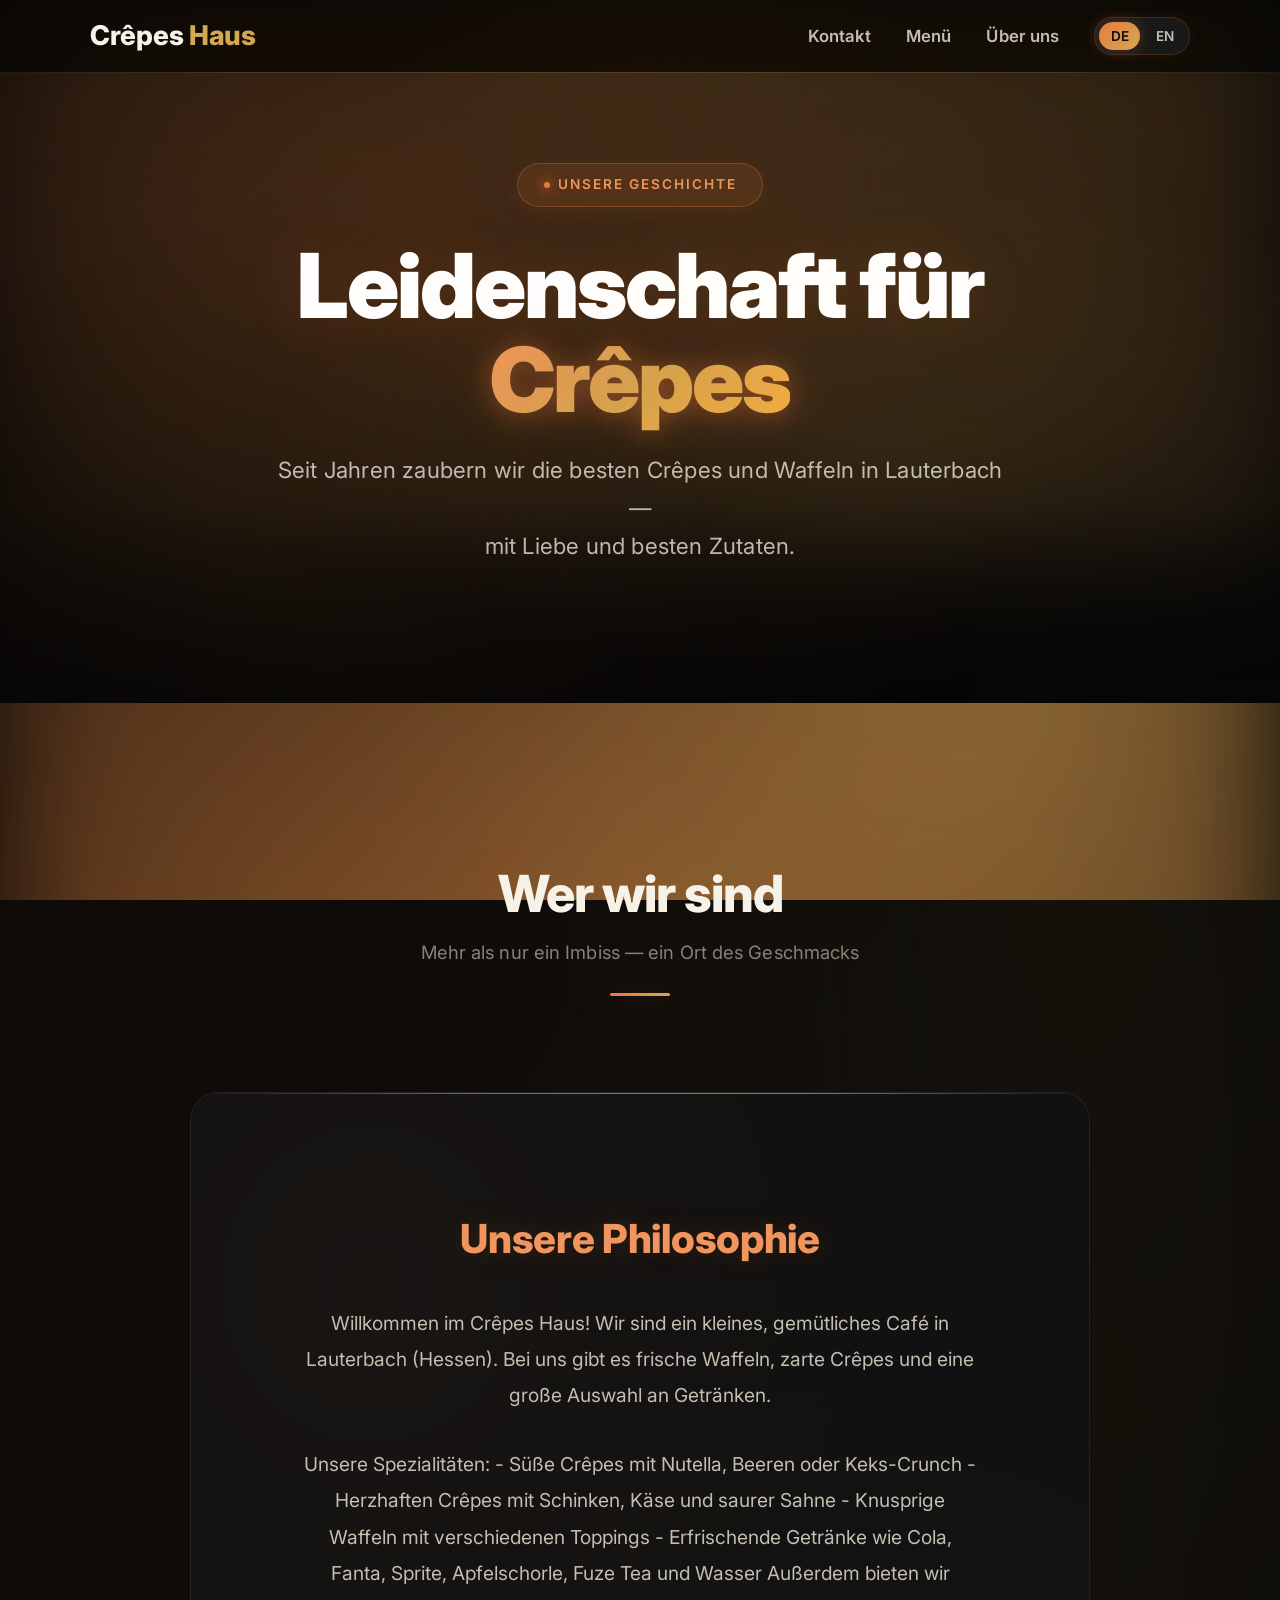
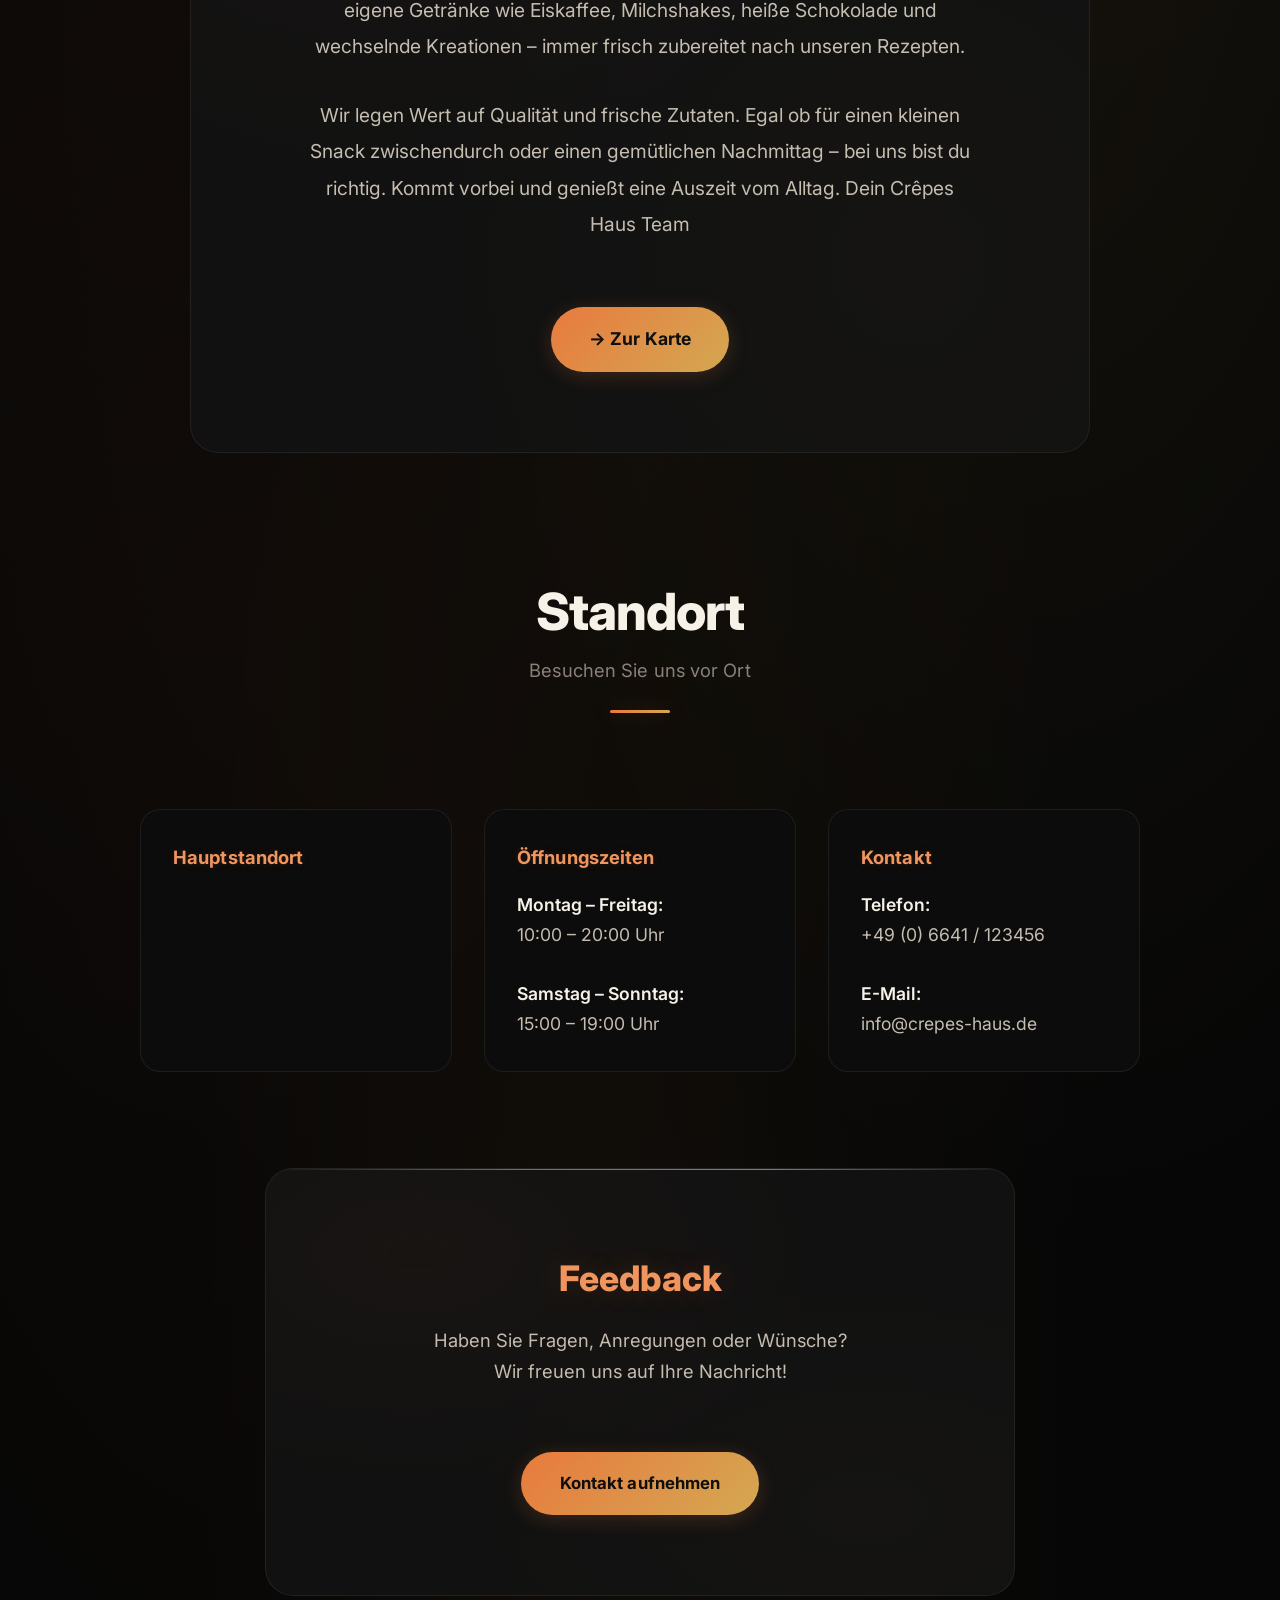
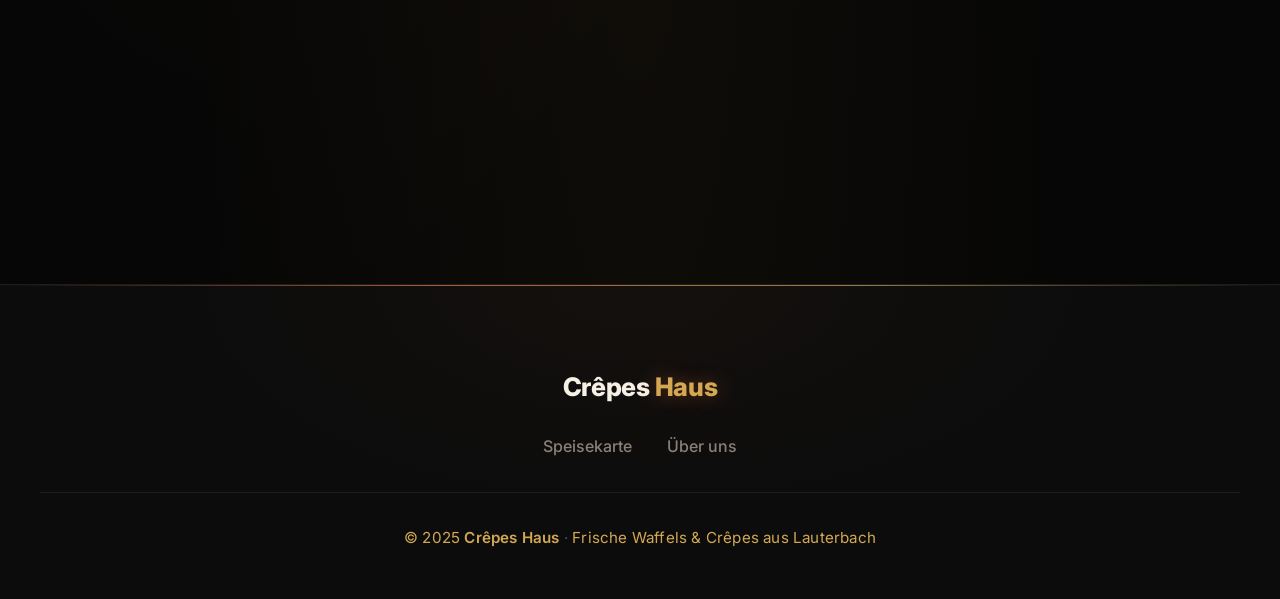
==== commit 0da03c7d: "Update about.html" ====
--- a/about.html
+++ b/about.html
@@ -24,8 +24,6 @@
       <span></span><span></span><span></span>
     </button>
     <ul class="nav-links" id="navLinks">
-      <li><a href="index.html#waffeln" data-i18n="nav_waffeln" onclick="closeNav()">Waffeln</a></li>
-      <li><a href="index.html#allergene" data-i18n="nav_allergens" onclick="closeNav()">Allergene</a></li>
       <li><a href="index.html#contact" data-i18n="nav_contact" onclick="closeNav()">Kontakt</a></li>
       <li><a href="index.html" data-i18n="nav_menu" onclick="closeNav()">Menü</a></li>
       <li><a href="about.html" data-i18n="nav_about" onclick="closeNav()">Über uns</a></li>
